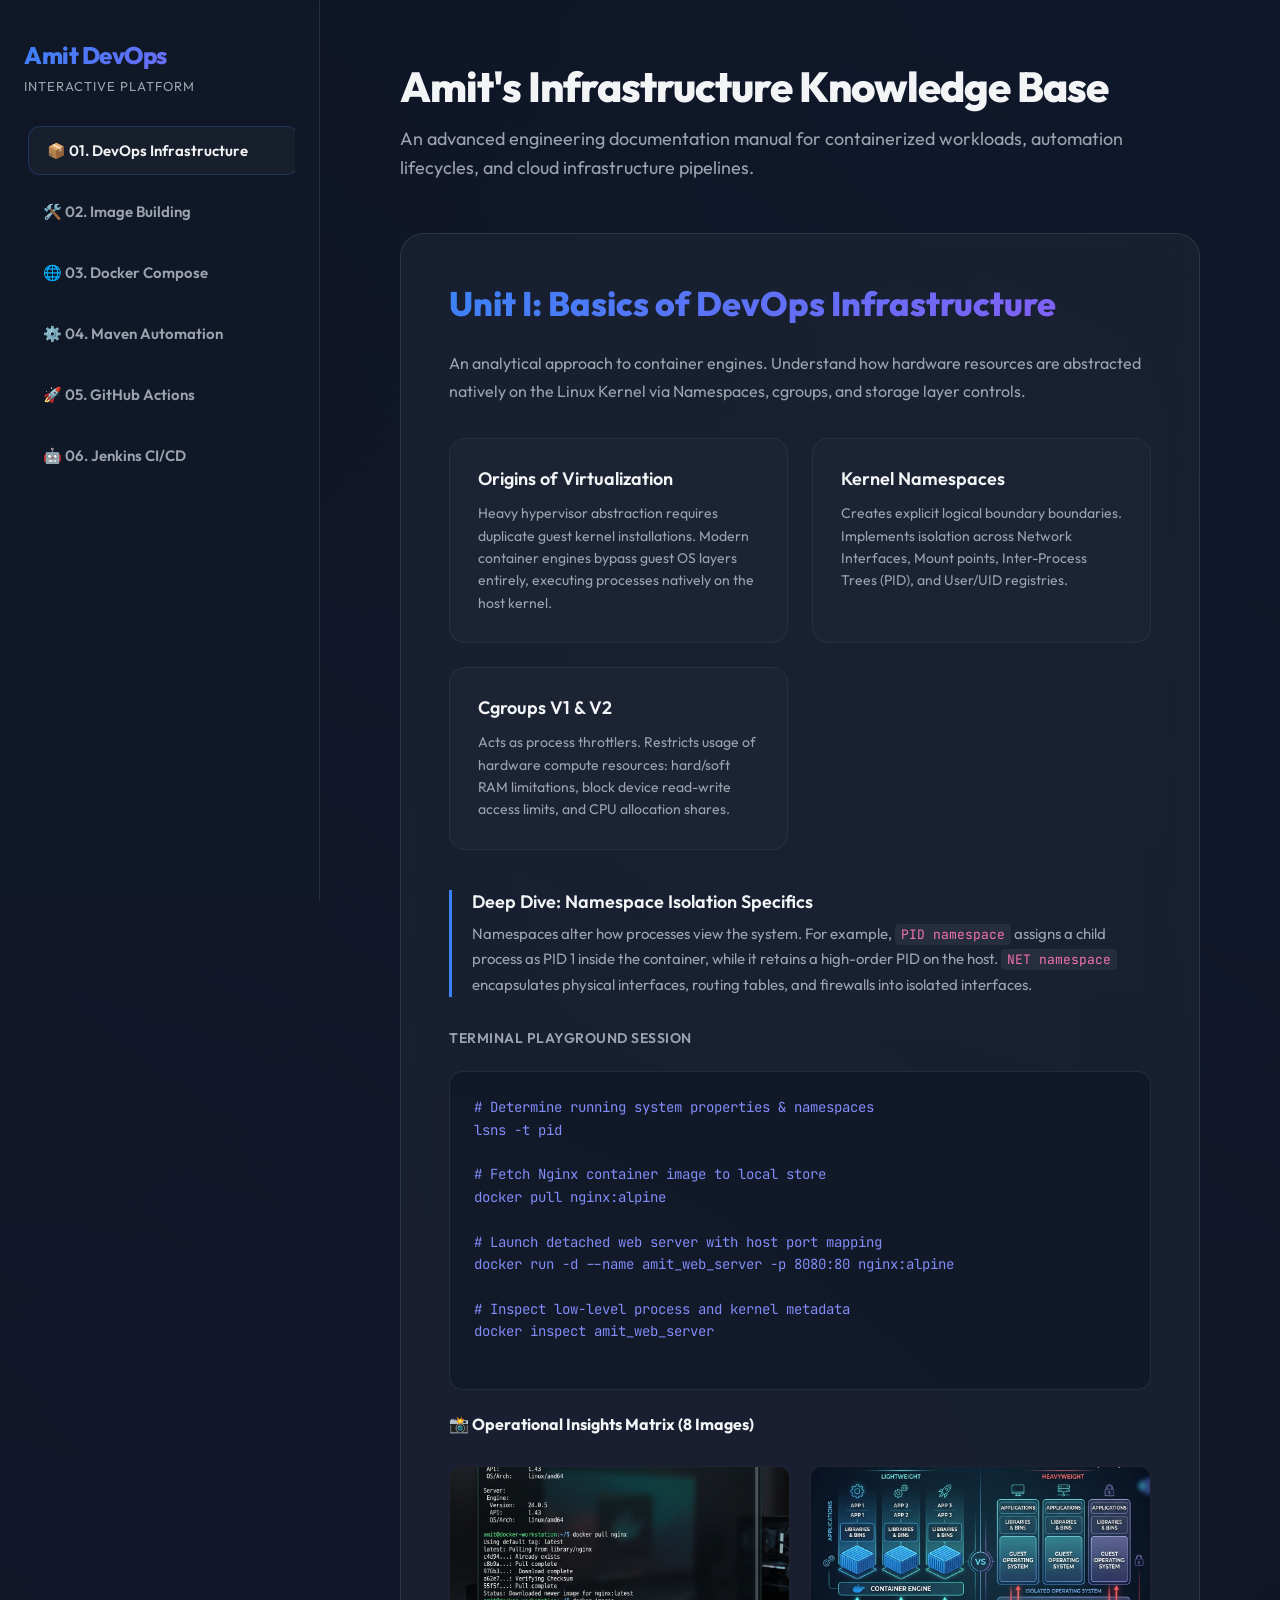
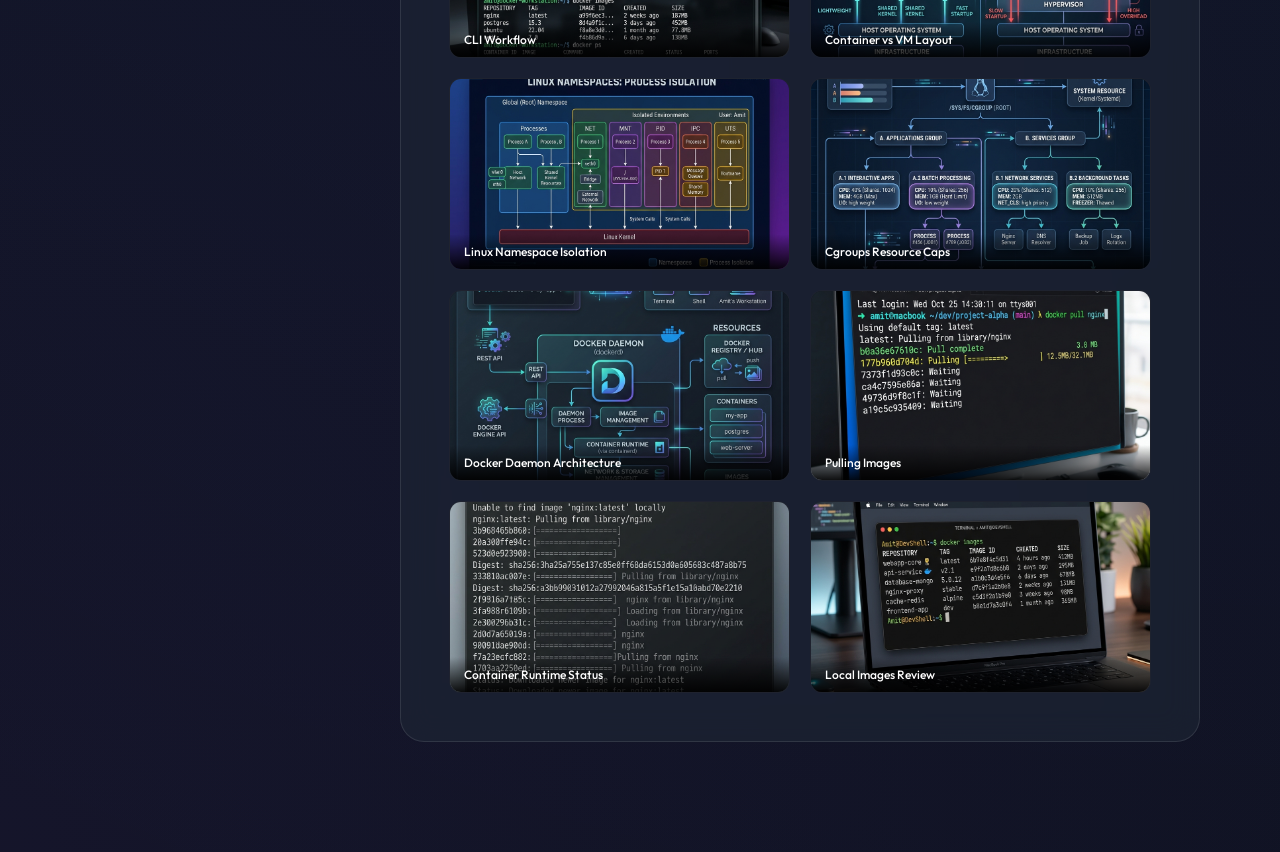
==== index.html @ b28def99 "Added standard background-clip: text for complete cross-browser compatibility" ====
<!DOCTYPE html>
<html lang="en">
<head>
    <meta charset="UTF-8">
    <meta name="viewport" content="width=device-width, initial-scale=1.0">
    <title>Amit's Advanced DevOps Masterclass & Interactive Laboratory</title>
    <link href="https://fonts.googleapis.com/css2?family=Outfit:wght@300;400;600;800&family=JetBrains+Mono:wght@400;700&display=swap" rel="stylesheet">
    <style>
        :root {
            --bg-color: #0b0f19;
            --sidebar-bg: rgba(17, 24, 39, 0.85);
            --panel-bg: rgba(31, 41, 55, 0.55);
            --accent: #3b82f6;
            --accent-gradient: linear-gradient(135deg, #3b82f6 0%, #8b5cf6 100%);
            --text-main: #f3f4f6;
            --text-muted: #9ca3af;
            --border-color: rgba(255, 255, 255, 0.1);
            --card-bg: rgba(255, 255, 255, 0.02);
        }

        * {
            box-sizing: border-box;
            margin: 0;
            padding: 0;
        }

        body {
            font-family: 'Outfit', sans-serif;
            background: var(--bg-color);
            color: var(--text-main);
            display: flex;
            min-height: 100vh;
            overflow-x: hidden;
            background-image: radial-gradient(circle at top right, rgba(59, 130, 246, 0.08), transparent),
                              radial-gradient(circle at bottom left, rgba(139, 92, 246, 0.08), transparent);
        }

        /* Sidebar Navigation Glassmorphism */
        .sidebar {
            width: 320px;
            background: var(--sidebar-bg);
            backdrop-filter: blur(12px);
            border-right: 1px solid var(--border-color);
            height: 100vh;
            position: fixed;
            left: 0;
            top: 0;
            padding: 40px 24px;
            display: flex;
            flex-direction: column;
            gap: 32px;
            z-index: 100;
        }

        .sidebar-brand {
            display: flex;
            flex-direction: column;
            gap: 8px;
        }

        .sidebar-brand h1 {
            font-size: 24px;
            font-weight: 800;
            background: var(--accent-gradient);
            -webkit-background-clip: text;
            background-clip: text;
            -webkit-text-fill-color: transparent;
            letter-spacing: -0.5px;
        }

        .sidebar-brand span {
            font-size: 13px;
            color: var(--text-muted);
            text-transform: uppercase;
            letter-spacing: 1px;
        }

        .nav-list {
            list-style: none;
            display: flex;
            flex-direction: column;
            gap: 12px;
            overflow-y: auto;
            flex: 1;
        }

        .nav-item a {
            display: flex;
            align-items: center;
            gap: 14px;
            padding: 14px 18px;
            color: var(--text-muted);
            text-decoration: none;
            border-radius: 12px;
            font-size: 15px;
            font-weight: 600;
            transition: all 0.3s cubic-bezier(0.4, 0, 0.2, 1);
            border: 1px solid transparent;
        }

        .nav-item a:hover, .nav-item.active a {
            background: rgba(255, 255, 255, 0.03);
            color: var(--text-main);
            border-color: rgba(59, 130, 246, 0.25);
            transform: translateX(4px);
        }

        /* Main Content Layout */
        .main-content {
            margin-left: 320px;
            padding: 60px 80px;
            width: calc(100% - 320px);
            max-width: 1250px;
        }

        .header-section {
            margin-bottom: 50px;
            animation: fadeIn 0.8s ease;
        }

        .header-section h2 {
            font-size: 42px;
            font-weight: 800;
            letter-spacing: -1px;
            margin-bottom: 12px;
        }

        .header-section p {
            font-size: 18px;
            color: var(--text-muted);
            line-height: 1.6;
        }

        .unit-section {
            background: var(--panel-bg);
            backdrop-filter: blur(16px);
            border: 1px solid var(--border-color);
            border-radius: 24px;
            padding: 48px;
            margin-bottom: 50px;
            display: none;
            animation: slideUp 0.6s cubic-bezier(0.4, 0, 0.2, 1);
        }

        .unit-section.active {
            display: block;
        }

        .unit-title {
            font-size: 34px;
            font-weight: 800;
            background: var(--accent-gradient);
            -webkit-background-clip: text;
            background-clip: text;
            -webkit-text-fill-color: transparent;
            margin-bottom: 24px;
        }

        .unit-intro {
            color: var(--text-muted);
            font-size: 16px;
            line-height: 1.8;
            margin-bottom: 32px;
        }

        /* Grid Frameworks */
        .card-grid {
            display: grid;
            grid-template-columns: repeat(auto-fit, minmax(280px, 1fr));
            gap: 24px;
            margin-bottom: 40px;
        }

        .feature-card {
            background: var(--card-bg);
            border: 1px solid rgba(255, 255, 255, 0.05);
            border-radius: 16px;
            padding: 28px;
            transition: all 0.3s ease;
        }

        .feature-card:hover {
            transform: translateY(-4px);
            border-color: rgba(59, 130, 246, 0.3);
            background: rgba(255, 255, 255, 0.04);
        }

        .feature-card h4 {
            font-size: 18px;
            font-weight: 600;
            margin-bottom: 12px;
            color: var(--text-main);
        }

        .feature-card p {
            font-size: 14px;
            color: var(--text-muted);
            line-height: 1.6;
        }

        /* Syntax Highlighter Framework */
        pre {
            background: rgba(17, 24, 39, 0.75);
            border: 1px solid rgba(255, 255, 255, 0.08);
            border-radius: 14px;
            padding: 24px;
            overflow-x: auto;
            margin: 24px 0;
            font-family: 'JetBrains Mono', monospace;
            font-size: 14px;
            line-height: 1.6;
            color: #818cf8;
        }

        code {
            font-family: 'JetBrains Mono', monospace;
            background: rgba(255, 255, 255, 0.06);
            color: #f472b6;
            padding: 2px 6px;
            border-radius: 4px;
            font-size: 13px;
        }

        .code-title {
            font-size: 14px;
            font-weight: 600;
            color: var(--text-muted);
            margin-top: 32px;
            text-transform: uppercase;
            letter-spacing: 0.5px;
        }

        /* Interactive Detail Modules */
        .detail-block {
            margin: 32px 0;
            padding-left: 20px;
            border-left: 3px solid #3b82f6;
        }

        .detail-block h5 {
            font-size: 18px;
            font-weight: 600;
            margin-bottom: 8px;
            color: var(--text-main);
        }

        .detail-block p {
            font-size: 15px;
            color: var(--text-muted);
            line-height: 1.7;
        }

        /* Image Display Matrix */
        .image-gallery {
            display: grid;
            grid-template-columns: repeat(auto-fill, minmax(240px, 1fr));
            gap: 20px;
            margin-top: 32px;
        }

        .gallery-item {
            position: relative;
            border-radius: 12px;
            overflow: hidden;
            border: 1px solid rgba(255, 255, 255, 0.05);
            transition: all 0.3s cubic-bezier(0.4, 0, 0.2, 1);
            aspect-ratio: 16/9;
            background: rgba(0,0,0,0.25);
        }

        .gallery-item:hover {
            border-color: rgba(139, 92, 246, 0.4);
            transform: scale(1.03);
            box-shadow: 0 10px 25px rgba(0,0,0,0.3);
        }

        .gallery-item img {
            width: 100%;
            height: 100%;
            object-fit: cover;
            display: block;
        }

        .gallery-caption {
            position: absolute;
            bottom: 0;
            left: 0;
            right: 0;
            background: linear-gradient(transparent, rgba(0,0,0,0.9));
            color: #fff;
            font-size: 12px;
            padding: 10px 14px;
            font-weight: 500;
        }

        /* Animations Framework */
        @keyframes fadeIn {
            from { opacity: 0; }
            to { opacity: 1; }
        }

        @keyframes slideUp {
            from { opacity: 0; transform: translateY(24px); }
            to { opacity: 1; transform: translateY(0); }
        }

        /* Custom Scrollbars Styling */
        ::-webkit-scrollbar {
            width: 8px;
            height: 8px;
        }

        ::-webkit-scrollbar-track {
            background: transparent;
        }

        ::-webkit-scrollbar-thumb {
            background: rgba(255, 255, 255, 0.08);
            border-radius: 4px;
        }

        ::-webkit-scrollbar-thumb:hover {
            background: rgba(255, 255, 255, 0.15);
        }

        @media (max-width: 1024px) {
            body { flex-direction: column; }
            .sidebar { width: 100%; height: auto; position: relative; border-right: none; border-bottom: 1px solid var(--border-color); }
            .main-content { margin-left: 0; width: 100%; padding: 40px 24px; }
        }
    </style>
</head>
<body>

    <!-- SIDEBAR NAVIGATION -->
    <aside class="sidebar">
        <div class="sidebar-brand">
            <h1>Amit DevOps</h1>
            <span>Interactive Platform</span>
        </div>
        <ul class="nav-list">
            <li class="nav-item active"><a href="#unit1" onclick="switchUnit('unit1')">📦 01. DevOps Infrastructure</a></li>
            <li class="nav-item"><a href="#unit2" onclick="switchUnit('unit2')">🛠️ 02. Image Building</a></li>
            <li class="nav-item"><a href="#unit3" onclick="switchUnit('unit3')">🌐 03. Docker Compose</a></li>
            <li class="nav-item"><a href="#unit4" onclick="switchUnit('unit4')">⚙️ 04. Maven Automation</a></li>
            <li class="nav-item"><a href="#unit5" onclick="switchUnit('unit5')">🚀 05. GitHub Actions</a></li>
            <li class="nav-item"><a href="#unit6" onclick="switchUnit('unit6')">🤖 06. Jenkins CI/CD</a></li>
        </ul>
    </aside>

    <!-- MAIN CONTENT AREA -->
    <main class="main-content">
        <div class="header-section">
            <h2>Amit's Infrastructure Knowledge Base</h2>
            <p>An advanced engineering documentation manual for containerized workloads, automation lifecycles, and cloud infrastructure pipelines.</p>
        </div>

        <!-- UNIT 1: INFRASTRUCTURE CORE -->
        <section id="unit1" class="unit-section active">
            <h3 class="unit-title">Unit I: Basics of DevOps Infrastructure</h3>
            <p class="unit-intro">An analytical approach to container engines. Understand how hardware resources are abstracted natively on the Linux Kernel via Namespaces, cgroups, and storage layer controls.</p>
            
            <div class="card-grid">
                <div class="feature-card">
                    <h4>Origins of Virtualization</h4>
                    <p>Heavy hypervisor abstraction requires duplicate guest kernel installations. Modern container engines bypass guest OS layers entirely, executing processes natively on the host kernel.</p>
                </div>
                <div class="feature-card">
                    <h4>Kernel Namespaces</h4>
                    <p>Creates explicit logical boundary boundaries. Implements isolation across Network Interfaces, Mount points, Inter-Process Trees (PID), and User/UID registries.</p>
                </div>
                <div class="feature-card">
                    <h4>Cgroups V1 & V2</h4>
                    <p>Acts as process throttlers. Restricts usage of hardware compute resources: hard/soft RAM limitations, block device read-write access limits, and CPU allocation shares.</p>
                </div>
            </div>

            <div class="detail-block">
                <h5>Deep Dive: Namespace Isolation Specifics</h5>
                <p>Namespaces alter how processes view the system. For example, <code>PID namespace</code> assigns a child process as PID 1 inside the container, while it retains a high-order PID on the host. <code>NET namespace</code> encapsulates physical interfaces, routing tables, and firewalls into isolated interfaces.</p>
            </div>

            <div class="code-title">Terminal Playground Session</div>
            <pre>
# Determine running system properties & namespaces
lsns -t pid

# Fetch Nginx container image to local store
docker pull nginx:alpine

# Launch detached web server with host port mapping
docker run -d --name amit_web_server -p 8080:80 nginx:alpine

# Inspect low-level process and kernel metadata
docker inspect amit_web_server
            </pre>

            <h4>📸 Operational Insights Matrix (8 Images)</h4>
            <div class="image-gallery">
                <div class="gallery-item"><img src="./Unit_01_DevOps_and_Containers/amit_docker_cli.png"><div class="gallery-caption">CLI Workflow</div></div>
                <div class="gallery-item"><img src="./Unit_01_DevOps_and_Containers/amit_u1_p1.png"><div class="gallery-caption">Container vs VM Layout</div></div>
                <div class="gallery-item"><img src="./Unit_01_DevOps_and_Containers/amit_u1_p2.png"><div class="gallery-caption">Linux Namespace Isolation</div></div>
                <div class="gallery-item"><img src="./Unit_01_DevOps_and_Containers/amit_u1_p3.png"><div class="gallery-caption">Cgroups Resource Caps</div></div>
                <div class="gallery-item"><img src="./Unit_01_DevOps_and_Containers/amit_u1_p4.png"><div class="gallery-caption">Docker Daemon Architecture</div></div>
                <div class="gallery-item"><img src="./Unit_01_DevOps_and_Containers/amit_u1_p5.png"><div class="gallery-caption">Pulling Images</div></div>
                <div class="gallery-item"><img src="./Unit_01_DevOps_and_Containers/amit_u1_p6.png"><div class="gallery-caption">Container Runtime Status</div></div>
                <div class="gallery-item"><img src="./Unit_01_DevOps_and_Containers/amit_u1_p7.png"><div class="gallery-caption">Local Images Review</div></div>
            </div>
        </section>

        <!-- UNIT 2: ADVANCED IMAGE BUILDING -->
        <section id="unit2" class="unit-section">
            <h3 class="unit-title">Unit II: Image Building & Container Management</h3>
            <p class="unit-intro">Designing lean, high-fidelity images. Learn the mechanics of Copy-on-Write storage layers, .dockerignore contexts, and explicit networking topology designs.</p>

            <div class="card-grid">
                <div class="feature-card">
                    <h4>Storage Layer Mechanics</h4>
                    <p>Docker images are read-only filesystem stacks. Modifications create thin, dynamic read-write layers via Copy-on-Write (CoW).</p>
                </div>
                <div class="feature-card">
                    <h4>Persistence Architecture</h4>
                    <p>Decouples storage. Volumes persist outside container lifecycles; Bind Mounts explicitly map host paths to containers.</p>
                </div>
                <div class="feature-card">
                    <h4>Context Filtering</h4>
                    <p>Using <code>.dockerignore</code> stops non-essential files from migrating into the Docker Daemon's working context memory.</p>
                </div>
            </div>

            <div class="detail-block">
                <h5>Understanding Storage Management Options</h5>
                <p>When running database services like MySQL or Redis, standard ephemeral storage is unviable. Using <code>-v amit_volume:/var/lib/mysql</code> ensures your data persists even if the container is removed.</p>
            </div>

            <div class="code-title">Production Dockerfile Blueprint</div>
            <pre>
# Use secure, ultra-thin alpine base image
FROM node:20-alpine

# Set application labels
LABEL maintainer="amit@example.com"
LABEL version="1.0.0"

# Setup secure working context
WORKDIR /usr/src/app

# Leverage cached dependency installation layer
COPY package*.json ./
RUN npm ci --only=production

# Copy functional assets
COPY . .

# Expose server ingress port
EXPOSE 3000

# Set entry point execution command
CMD ["node", "server.js"]
            </pre>

            <h4>📸 Operational Insights Matrix (8 Images)</h4>
            <div class="image-gallery">
                <div class="gallery-item"><img src="./Unit_02_Image_Building/amit_docker_build.png"><div class="gallery-caption">Terminal Build Output</div></div>
                <div class="gallery-item"><img src="./Unit_02_Image_Building/amit_u2_p1.png"><div class="gallery-caption">File System Layering</div></div>
                <div class="gallery-item"><img src="./Unit_02_Image_Building/amit_u2_p2.png"><div class="gallery-caption">Copy On Write Lifecycle</div></div>
                <div class="gallery-item"><img src="./Unit_02_Image_Building/amit_u2_p3.png"><div class="gallery-caption">Dockerignore Configuration</div></div>
                <div class="gallery-item"><img src="./Unit_02_Image_Building/amit_u2_p4.png"><div class="gallery-caption">Docker Image Tagging</div></div>
                <div class="gallery-item"><img src="./Unit_02_Image_Building/amit_u2_p5.png"><div class="gallery-caption">Bridge Network</div></div>
                <div class="gallery-item"><img src="./Unit_02_Image_Building/amit_u2_p6.png"><div class="gallery-caption">Volume vs Bind Mounts</div></div>
                <div class="gallery-item"><img src="./Unit_02_Image_Building/amit_u2_p7.png"><div class="gallery-caption">Docker Hub Registry</div></div>
            </div>
        </section>

        <!-- UNIT 3: MICROSERVICES & COMPOSE -->
        <section id="unit3" class="unit-section">
            <h3 class="unit-title">Unit III: Microservices with Docker Compose</h3>
            <p class="unit-intro">Managing multi-tier microservices stacks using Docker Compose. Scale and interconnect backend services using declarative YAML topologies.</p>

            <div class="card-grid">
                <div class="feature-card">
                    <h4>Application Decomposition</h4>
                    <p>Converts single application monoliths into independent microservices to improve horizontal scalability and fault isolation.</p>
                </div>
                <div class="feature-card">
                    <h4>Declarative Topology</h4>
                    <p>Defines complex services, private networks, volumes, and environment variables within a unified YAML file configuration.</p>
                </div>
                <div class="feature-card">
                    <h4>Dependency Ordering</h4>
                    <p>Uses the <code>depends_on</code> directive to control startup sequences for interconnected servers (e.g., ensuring a database starts before the web server).</p>
                </div>
            </div>

            <div class="detail-block">
                <h5>Architecture Specifics: API Gateway Integration</h5>
                <p>An API Gateway acts as the entry point for clients, routing requests to appropriate backend services. This architecture decouples clients from service changes and provides unified authentication and logging.</p>
            </div>

            <div class="code-title">Multi-Service Stack Composition YAML</div>
            <pre>
version: '3.8'

services:
  db:
    image: mysql:8.0
    container_name: amit_mysql_service
    restart: always
    environment:
      MYSQL_ROOT_PASSWORD: root_secret_pwd
      MYSQL_DATABASE: wordpress
      MYSQL_USER: wordpress_usr
      MYSQL_PASSWORD: wordpress_pwd
    volumes:
      - wordpress_db_data:/var/lib/mysql
    networks:
      - internal_network

  wordpress:
    image: wordpress:latest
    container_name: amit_wordpress_service
    restart: always
    ports:
      - "8080:80"
    environment:
      WORDPRESS_DB_HOST: db:3306
      WORDPRESS_DB_USER: wordpress_usr
      WORDPRESS_DB_PASSWORD: wordpress_pwd
      WORDPRESS_DB_NAME: wordpress
    depends_on:
      - db
    volumes:
      - wordpress_app_data:/var/www/html
    networks:
      - internal_network

volumes:
  wordpress_db_data:
    driver: local
  wordpress_app_data:
    driver: local

networks:
  internal_network:
    driver: bridge
            </pre>

            <h4>📸 Operational Insights Matrix (8 Images)</h4>
            <div class="image-gallery">
                <div class="gallery-item"><img src="./Unit_03_Docker_Compose/amit_docker_compose.png"><div class="gallery-caption">Compose Up Status</div></div>
                <div class="gallery-item"><img src="./Unit_03_Docker_Compose/amit_u3_p1.png"><div class="gallery-caption">Microservices Topology</div></div>
                <div class="gallery-item"><img src="./Unit_03_Docker_Compose/amit_u3_p2.png"><div class="gallery-caption">API Gateway Pattern</div></div>
                <div class="gallery-item"><img src="./Unit_03_Docker_Compose/amit_u3_p3.png"><div class="gallery-caption">YAML Directives</div></div>
                <div class="gallery-item"><img src="./Unit_03_Docker_Compose/amit_u3_p4.png"><div class="gallery-caption">Database Clustering</div></div>
                <div class="gallery-item"><img src="./Unit_03_Docker_Compose/amit_u3_p5.png"><div class="gallery-caption">Running Multiple Containers</div></div>
                <div class="gallery-item"><img src="./Unit_03_Docker_Compose/amit_u3_p6.png"><div class="gallery-caption">Compose PS Overview</div></div>
                <div class="gallery-item"><img src="./Unit_03_Docker_Compose/amit_u3_p7.png"><div class="gallery-caption">Cleaning Up Stack</div></div>
            </div>
        </section>

        <!-- UNIT 4: MAVEN AUTOMATION -->
        <section id="unit4" class="unit-section">
            <h3 class="unit-title">Unit IV: Maven Build Automation</h3>
            <p class="unit-intro">Optimize software packaging using the Maven lifecycle. Learn about transitive dependency resolution and multi-stage container optimization.</p>

            <div class="card-grid">
                <div class="feature-card">
                    <h4>POM Architecture</h4>
                    <p>The <code>pom.xml</code> file configures external library fetching, compiler targets, and build goals.</p>
                </div>
                <div class="feature-card">
                    <h4>Dependency Resolution</h4>
                    <p>Maven builds resolve dependency trees automatically. Uses nearest-definition rules to avoid classpath version conflicts.</p>
                </div>
                <div class="feature-card">
                    <h4>Multi-Stage Containers</h4>
                    <p>Separates build and runtime environments. Builds binaries in a Maven image and copies them to a thin runtime JRE image.</p>
                </div>
            </div>

            <div class="detail-block">
                <h5>Understanding the Maven Lifecycle</h5>
                <p>Maven divides the build process into distinct phases. Common phases include <code>validate</code>, <code>compile</code>, <code>test</code>, <code>package</code>, <code>verify</code>, <code>install</code>, and <code>deploy</code>. Executing a phase triggers all preceding phases automatically.</p>
            </div>

            <div class="code-title">Multi-Stage Java Dockerfile</div>
            <pre>
# Stage 1: Build the Maven application
FROM maven:3.9-eclipse-temurin-17 AS build
WORKDIR /app
COPY pom.xml .
RUN mvn dependency:go-offline
COPY src ./src
RUN mvn clean package -DskipTests

# Stage 2: Runtime Container
FROM eclipse-temurin:17-jre-alpine
WORKDIR /app
COPY --from=build /app/target/*.jar app.jar
EXPOSE 8080
ENTRYPOINT ["java", "-jar", "app.jar"]
            </pre>

            <h4>📸 Operational Insights Matrix (8 Images)</h4>
            <div class="image-gallery">
                <div class="gallery-item"><img src="./Unit_04_Maven_Automation/amit_maven.png"><div class="gallery-caption">Packaging Logs</div></div>
                <div class="gallery-item"><img src="./Unit_04_Maven_Automation/amit_u4_p1.png"><div class="gallery-caption">Lifecycle Phases</div></div>
                <div class="gallery-item"><img src="./Unit_04_Maven_Automation/amit_u4_p2.png"><div class="gallery-caption">Folder Convention</div></div>
                <div class="gallery-item"><img src="./Unit_04_Maven_Automation/amit_u4_p3.png"><div class="gallery-caption">Transitive Dependency</div></div>
                <div class="gallery-item"><img src="./Unit_04_Maven_Automation/amit_u4_p4.png"><div class="gallery-caption">Plugin Scopes</div></div>
                <div class="gallery-item"><img src="./Unit_04_Maven_Automation/amit_u4_p5.png"><div class="gallery-caption">Maven Tests Output</div></div>
                <div class="gallery-item"><img src="./Unit_04_Maven_Automation/amit_u4_p6.png"><div class="gallery-caption">Packaging Jar File</div></div>
                <div class="gallery-item"><img src="./Unit_04_Maven_Automation/amit_u4_p7.png"><div class="gallery-caption">Multi-Stage Build Pipeline</div></div>
            </div>
        </section>

        <!-- UNIT 5: GITHUB ACTIONS CI -->
        <section id="unit5" class="unit-section">
            <h3 class="unit-title">Unit V: Continuous Integration with GitHub Actions</h3>
            <p class="unit-intro">Implement native workflow automations inside GitHub. Learn how to trigger test phases and push production-ready images on code commits.</p>

            <div class="card-grid">
                <div class="feature-card">
                    <h4>Native Workflow Scripts</h4>
                    <p>Listens for direct source events like <code>push</code> or <code>pull_request</code> to trigger automated test suites.</p>
                </div>
                <div class="feature-card">
                    <h4>Infrastructure Runners</h4>
                    <p>Uses multi-job workflows in dedicated cloud runners (Ubuntu, macOS, Windows) to run tests in parallel.</p>
                </div>
                <div class="feature-card">
                    <h4>Matrix Builds Strategy</h4>
                    <p>Tests matching variations across multiple platforms or SDK versions within a single job execution block.</p>
                </div>
            </div>

            <div class="detail-block">
                <h5>Understanding Runners and Marketplace Integrations</h5>
                <p>Workflows run on isolated virtual machines. Using pre-packaged marketplace actions like <code>actions/checkout</code> and <code>actions/setup-java</code> simplifies writing workflows.</p>
            </div>

            <div class="code-title">Production Workflow Script (.github/workflows/ci.yml)</div>
            <pre>
name: CI/CD Multi-Job Integration

on:
  push:
    branches: [ "main" ]
  pull_request:
    branches: [ "main" ]

jobs:
  build_and_test:
    name: Build & Run Tests
    runs-on: ubuntu-latest
    defaults:
      run:
        working-directory: Unit_04_Maven_Automation

    steps:
    - name: Checkout Code from Repo
      uses: actions/checkout@v4

    - name: Set up JDK 17
      uses: actions/setup-java@v4
      with:
        java-version: '17'
        distribution: 'temurin'
        cache: maven
        cache-dependency-path: '**/pom.xml'

    - name: Run Maven Tests
      run: mvn test

    - name: Package Maven Artifact
      run: mvn package -DskipTests
            </pre>

            <h4>📸 Operational Insights Matrix (8 Images)</h4>
            <div class="image-gallery">
                <div class="gallery-item"><img src="./Unit_05_GitHub_Actions/amit_github_actions.png"><div class="gallery-caption">GitHub Actions Output</div></div>
                <div class="gallery-item"><img src="./Unit_05_GitHub_Actions/amit_u5_p1.png"><div class="gallery-caption">Folder Topology</div></div>
                <div class="gallery-item"><img src="./Unit_05_GitHub_Actions/amit_u5_p2.png"><div class="gallery-caption">Jobs Matrix</div></div>
                <div class="gallery-item"><img src="./Unit_05_GitHub_Actions/amit_u5_p3.png"><div class="gallery-caption">Marketplace Tasks</div></div>
                <div class="gallery-item"><img src="./Unit_05_GitHub_Actions/amit_u5_p4.png"><div class="gallery-caption">Runners Isolation</div></div>
                <div class="gallery-item"><img src="./Unit_05_GitHub_Actions/amit_u5_p5.png"><div class="gallery-caption">Push Image Steps</div></div>
                <div class="gallery-item"><img src="./Unit_05_GitHub_Actions/amit_u5_p6.png"><div class="gallery-caption">Caching Logic</div></div>
                <div class="gallery-item"><img src="./Unit_05_GitHub_Actions/amit_u5_p7.png"><div class="gallery-caption">Continuous Build Pipeline</div></div>
            </div>
        </section>

        <!-- UNIT 6: JENKINS PIPELINES -->
        <section id="unit6" class="unit-section">
            <h3 class="unit-title">Unit VI: CI/CD with Jenkins</h3>
            <p class="unit-intro">Learn declarative multi-stage software delivery pipelines. Understand persistent Master and Agent worker topologies and dynamic container execution.</p>

            <div class="card-grid">
                <div class="feature-card">
                    <h4>Master/Agent Clustering</h4>
                    <p>The Master orchestrates job scheduling and triggers. Agents execute pipeline steps inside isolated compute layers.</p>
                </div>
                <div class="feature-card">
                    <h4>Declarative Pipeline DSL</h4>
                    <p>A structured, versioned Groovy DSL saved inside the repository as a <code>Jenkinsfile</code> to improve reliability.</p>
                </div>
                <div class="feature-card">
                    <h4>Dynamic Agent Layers</h4>
                    <p>Run stages natively inside temporary container execution environments to isolate build dependencies.</p>
                </div>
            </div>

            <div class="detail-block">
                <h5>Understanding Webhooks & Automation Triggers</h5>
                <p>Webhooks trigger automated build jobs in Jenkins on every code commit. Alternatively, the <code>pollSCM</code> directive checks the repository periodically for changes.</p>
            </div>

            <div class="code-title">Declarative Jenkinsfile Configuration Blueprint</div>
            <pre>
pipeline {
    agent any

    environment {
        IMAGE_NAME = "amit/my-app"
        IMAGE_TAG = "latest"
    }

    stages {
        stage('Checkout Code') {
            steps {
                git branch: 'main', url: 'https://github.com/Amit123103/Devops.git'
            }
        }

        stage('Compile & Test') {
            steps {
                sh 'mvn clean test'
            }
        }

        stage('Build & Package') {
            steps {
                sh 'mvn package -DskipTests'
            }
        }
    }
}
            </pre>

            <h4>📸 Operational Insights Matrix (8 Images)</h4>
            <div class="image-gallery">
                <div class="gallery-item"><img src="./Unit_06_Jenkins_CICD/amit_jenkins.png"><div class="gallery-caption">Pipeline Build Logs</div></div>
                <div class="gallery-item"><img src="./Unit_06_Jenkins_CICD/amit_u6_p1.png"><div class="gallery-caption">Master/Agent Topology</div></div>
                <div class="gallery-item"><img src="./Unit_06_Jenkins_CICD/amit_u6_p2.png"><div class="gallery-caption">Scripted vs Declarative</div></div>
                <div class="gallery-item"><img src="./Unit_06_Jenkins_CICD/amit_u6_p3.png"><div class="gallery-caption">Declarative Pipeline DSL</div></div>
                <div class="gallery-item"><img src="./Unit_06_Jenkins_CICD/amit_u6_p4.png"><div class="gallery-caption">Global Tool Config</div></div>
                <div class="gallery-item"><img src="./Unit_06_Jenkins_CICD/amit_u6_p5.png"><div class="gallery-caption">Docker Execution Layer</div></div>
                <div class="gallery-item"><img src="./Unit_06_Jenkins_CICD/amit_u6_p6.png"><div class="gallery-caption">Webhook Automation</div></div>
                <div class="gallery-item"><img src="./Unit_06_Jenkins_CICD/amit_u6_p7.png"><div class="gallery-caption">Multibranch Status</div></div>
            </div>
        </section>
    </main>

    <script>
        function switchUnit(unitId) {
            // Un-set existing active class flags
            const navItems = document.querySelectorAll('.nav-item');
            navItems.forEach(item => item.classList.remove('active'));

            // Focus chosen nav item
            const link = document.querySelector(`a[href="#${unitId}"]`);
            if (link) {
                link.parentElement.classList.add('active');
            }

            // Hide/Show content panel areas
            const sections = document.querySelectorAll('.unit-section');
            sections.forEach(section => {
                section.classList.remove('active');
                if (section.id === unitId) {
                    section.classList.add('active');
                }
            });

            // Re-center focus upward
            window.scrollTo({ top: 0, behavior: 'smooth' });
        }
    </script>
</body>
</html>
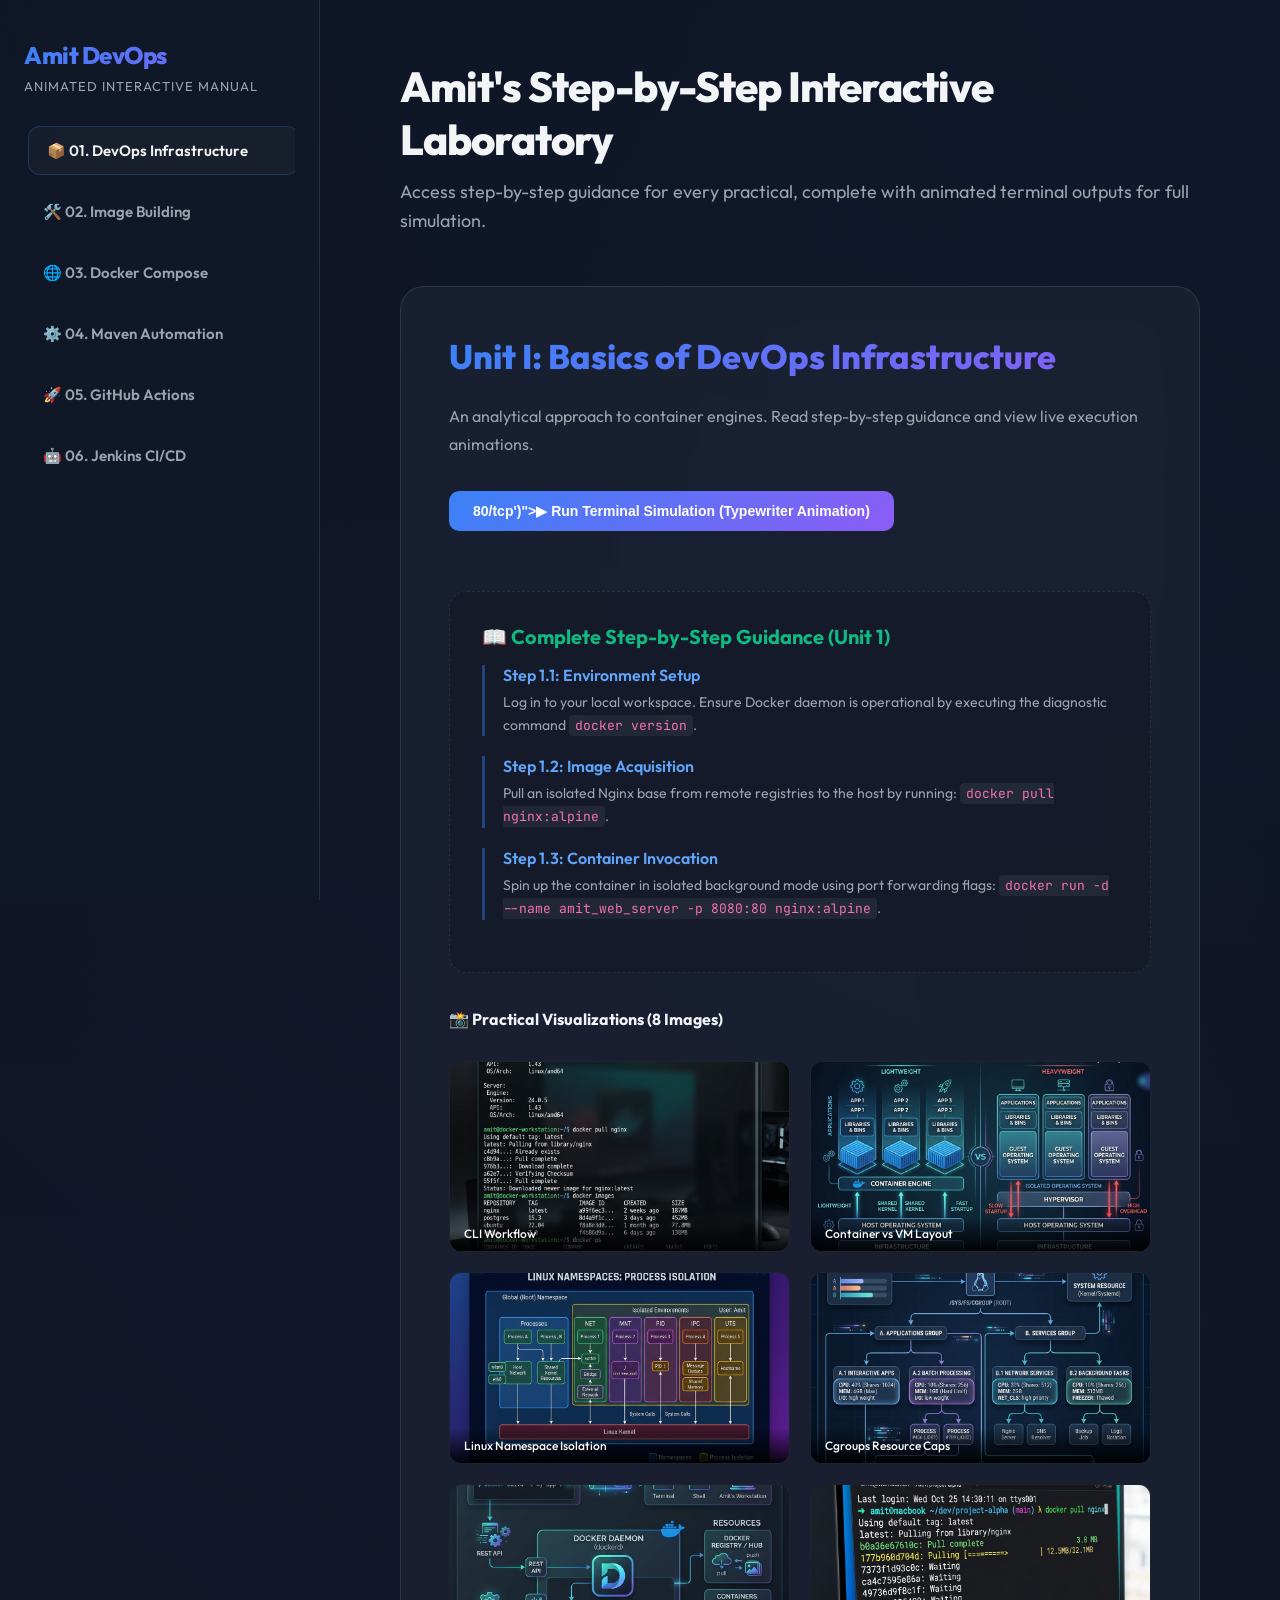
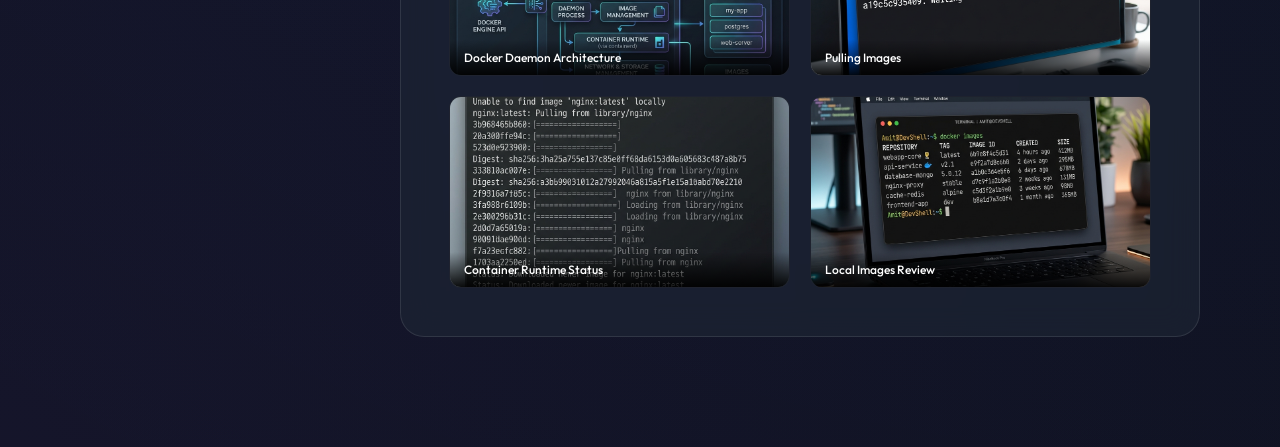
==== commit f87add84: "Added step by step manuals and animated terminal simulations to index.html" ====
--- a/index.html
+++ b/index.html
@@ -3,7 +3,7 @@
 <head>
     <meta charset="UTF-8">
     <meta name="viewport" content="width=device-width, initial-scale=1.0">
-    <title>Amit's Advanced DevOps Masterclass & Interactive Laboratory</title>
+    <title>Amit's Advanced DevOps Masterclass & Animated Laboratory</title>
     <link href="https://fonts.googleapis.com/css2?family=Outfit:wght@300;400;600;800&family=JetBrains+Mono:wght@400;700&display=swap" rel="stylesheet">
     <style>
         :root {
@@ -16,6 +16,7 @@
             --text-muted: #9ca3af;
             --border-color: rgba(255, 255, 255, 0.1);
             --card-bg: rgba(255, 255, 255, 0.02);
+            --terminal-bg: rgba(17, 24, 39, 0.95);
         }
 
         * {
@@ -163,6 +164,64 @@
             margin-bottom: 32px;
         }
 
+        /* Step by Step Manual Cards */
+        .manual-section {
+            background: rgba(0, 0, 0, 0.15);
+            border: 1px dashed rgba(255, 255, 255, 0.08);
+            border-radius: 18px;
+            padding: 32px;
+            margin: 36px 0;
+        }
+
+        .manual-section h5 {
+            font-size: 20px;
+            font-weight: 700;
+            margin-bottom: 16px;
+            color: #10b981;
+        }
+
+        .manual-step {
+            margin-bottom: 20px;
+            border-left: 3px solid rgba(59, 130, 246, 0.4);
+            padding-left: 18px;
+        }
+
+        .manual-step h6 {
+            font-size: 16px;
+            font-weight: 600;
+            color: #60a5fa;
+            margin-bottom: 6px;
+        }
+
+        .manual-step p {
+            font-size: 14px;
+            color: var(--text-muted);
+            line-height: 1.6;
+        }
+
+        /* Action Buttons */
+        .action-btn {
+            display: inline-flex;
+            align-items: center;
+            gap: 10px;
+            background: var(--accent-gradient);
+            color: #fff;
+            font-weight: 600;
+            font-size: 14px;
+            padding: 12px 24px;
+            border-radius: 10px;
+            border: none;
+            cursor: pointer;
+            text-decoration: none;
+            transition: all 0.3s cubic-bezier(0.4, 0, 0.2, 1);
+            margin-bottom: 24px;
+        }
+
+        .action-btn:hover {
+            transform: scale(1.02) translateY(-2px);
+            box-shadow: 0 8px 24px rgba(59, 130, 246, 0.4);
+        }
+
         /* Grid Frameworks */
         .card-grid {
             display: grid;
@@ -221,33 +280,66 @@
             font-size: 13px;
         }
 
-        .code-title {
+        /* Animated Terminal Screen Simulation */
+        .terminal-container {
+            display: none;
+            background: var(--terminal-bg);
+            border: 1px solid var(--border-color);
+            border-radius: 16px;
+            padding: 24px;
+            margin: 24px 0;
+            box-shadow: 0 20px 40px rgba(0,0,0,0.5);
+            font-family: 'JetBrains Mono', monospace;
+            color: #a7f3d0;
+            min-height: 220px;
+            animation: slideUp 0.4s ease;
+            position: relative;
+        }
+
+        .terminal-container.active {
+            display: block;
+        }
+
+        .terminal-header {
+            display: flex;
+            align-items: center;
+            gap: 8px;
+            margin-bottom: 16px;
+            border-bottom: 1px solid rgba(255, 255, 255, 0.06);
+            padding-bottom: 12px;
+        }
+
+        .terminal-dot {
+            width: 12px;
+            height: 12px;
+            border-radius: 50%;
+        }
+
+        .terminal-red { background: #ef4444; }
+        .terminal-yellow { background: #f59e0b; }
+        .terminal-green { background: #10b981; }
+
+        .terminal-title {
+            color: var(--text-muted);
+            font-size: 12px;
+            margin-left: auto;
+            text-transform: uppercase;
+        }
+
+        .terminal-body {
+            line-height: 1.7;
             font-size: 14px;
-            font-weight: 600;
-            color: var(--text-muted);
-            margin-top: 32px;
-            text-transform: uppercase;
-            letter-spacing: 0.5px;
-        }
-
-        /* Interactive Detail Modules */
-        .detail-block {
-            margin: 32px 0;
-            padding-left: 20px;
-            border-left: 3px solid #3b82f6;
-        }
-
-        .detail-block h5 {
-            font-size: 18px;
-            font-weight: 600;
-            margin-bottom: 8px;
-            color: var(--text-main);
-        }
-
-        .detail-block p {
-            font-size: 15px;
-            color: var(--text-muted);
-            line-height: 1.7;
+            white-space: pre-wrap;
+        }
+
+        .terminal-cursor {
+            display: inline-block;
+            background: #fff;
+            width: 8px;
+            height: 18px;
+            animation: blink 1s step-end infinite;
+            vertical-align: middle;
+            margin-left: 4px;
         }
 
         /* Image Display Matrix */
@@ -293,35 +385,9 @@
             font-weight: 500;
         }
 
-        /* Animations Framework */
-        @keyframes fadeIn {
-            from { opacity: 0; }
-            to { opacity: 1; }
-        }
-
-        @keyframes slideUp {
-            from { opacity: 0; transform: translateY(24px); }
-            to { opacity: 1; transform: translateY(0); }
-        }
-
-        /* Custom Scrollbars Styling */
-        ::-webkit-scrollbar {
-            width: 8px;
-            height: 8px;
-        }
-
-        ::-webkit-scrollbar-track {
-            background: transparent;
-        }
-
-        ::-webkit-scrollbar-thumb {
-            background: rgba(255, 255, 255, 0.08);
-            border-radius: 4px;
-        }
-
-        ::-webkit-scrollbar-thumb:hover {
-            background: rgba(255, 255, 255, 0.15);
-        }
+        @keyframes fadeIn { from { opacity: 0; } to { opacity: 1; } }
+        @keyframes slideUp { from { opacity: 0; transform: translateY(24px); } to { opacity: 1; transform: translateY(0); } }
+        @keyframes blink { 0%, 100% { opacity: 0; } 50% { opacity: 1; } }
 
         @media (max-width: 1024px) {
             body { flex-direction: column; }
@@ -336,7 +402,7 @@
     <aside class="sidebar">
         <div class="sidebar-brand">
             <h1>Amit DevOps</h1>
-            <span>Interactive Platform</span>
+            <span>Animated Interactive Manual</span>
         </div>
         <ul class="nav-list">
             <li class="nav-item active"><a href="#unit1" onclick="switchUnit('unit1')">📦 01. DevOps Infrastructure</a></li>
@@ -351,51 +417,44 @@
     <!-- MAIN CONTENT AREA -->
     <main class="main-content">
         <div class="header-section">
-            <h2>Amit's Infrastructure Knowledge Base</h2>
-            <p>An advanced engineering documentation manual for containerized workloads, automation lifecycles, and cloud infrastructure pipelines.</p>
+            <h2>Amit's Step-by-Step Interactive Laboratory</h2>
+            <p>Access step-by-step guidance for every practical, complete with animated terminal outputs for full simulation.</p>
         </div>
 
-        <!-- UNIT 1: INFRASTRUCTURE CORE -->
+        <!-- UNIT 1 -->
         <section id="unit1" class="unit-section active">
             <h3 class="unit-title">Unit I: Basics of DevOps Infrastructure</h3>
-            <p class="unit-intro">An analytical approach to container engines. Understand how hardware resources are abstracted natively on the Linux Kernel via Namespaces, cgroups, and storage layer controls.</p>
-            
-            <div class="card-grid">
-                <div class="feature-card">
-                    <h4>Origins of Virtualization</h4>
-                    <p>Heavy hypervisor abstraction requires duplicate guest kernel installations. Modern container engines bypass guest OS layers entirely, executing processes natively on the host kernel.</p>
-                </div>
-                <div class="feature-card">
-                    <h4>Kernel Namespaces</h4>
-                    <p>Creates explicit logical boundary boundaries. Implements isolation across Network Interfaces, Mount points, Inter-Process Trees (PID), and User/UID registries.</p>
-                </div>
-                <div class="feature-card">
-                    <h4>Cgroups V1 & V2</h4>
-                    <p>Acts as process throttlers. Restricts usage of hardware compute resources: hard/soft RAM limitations, block device read-write access limits, and CPU allocation shares.</p>
-                </div>
-            </div>
-
-            <div class="detail-block">
-                <h5>Deep Dive: Namespace Isolation Specifics</h5>
-                <p>Namespaces alter how processes view the system. For example, <code>PID namespace</code> assigns a child process as PID 1 inside the container, while it retains a high-order PID on the host. <code>NET namespace</code> encapsulates physical interfaces, routing tables, and firewalls into isolated interfaces.</p>
-            </div>
-
-            <div class="code-title">Terminal Playground Session</div>
-            <pre>
-# Determine running system properties & namespaces
-lsns -t pid
-
-# Fetch Nginx container image to local store
-docker pull nginx:alpine
-
-# Launch detached web server with host port mapping
-docker run -d --name amit_web_server -p 8080:80 nginx:alpine
-
-# Inspect low-level process and kernel metadata
-docker inspect amit_web_server
-            </pre>
-
-            <h4>📸 Operational Insights Matrix (8 Images)</h4>
+            <p class="unit-intro">An analytical approach to container engines. Read step-by-step guidance and view live execution animations.</p>
+
+            <button class="action-btn" onclick="startSim('term1', 'amit@devops:~$ docker pull nginx:alpine\nStatus: Downloaded newer image for nginx:alpine\namit@devops:~$ docker run -d --name web_server -p 80:80 nginx:alpine\nf9e18b0c223a851d0db1262ab091176b1\namit@devops:~$ docker ps\nCONTAINER ID   IMAGE          COMMAND       STATUS       PORTS\nf9e18b0c223a   nginx:alpine   \"nginx -g…\"   Up 2 sec     0.0.0.0:80->80/tcp')">▶ Run Terminal Simulation (Typewriter Animation)</button>
+
+            <div id="term1" class="terminal-container">
+                <div class="terminal-header">
+                    <div class="terminal-dot terminal-red"></div>
+                    <div class="terminal-dot terminal-yellow"></div>
+                    <div class="terminal-dot terminal-green"></div>
+                    <span class="terminal-title">Docker Live Execution - Animated Simulation</span>
+                </div>
+                <div class="terminal-body" id="term1-txt"></div>
+            </div>
+
+            <div class="manual-section">
+                <h5>📖 Complete Step-by-Step Guidance (Unit 1)</h5>
+                <div class="manual-step">
+                    <h6>Step 1.1: Environment Setup</h6>
+                    <p>Log in to your local workspace. Ensure Docker daemon is operational by executing the diagnostic command <code>docker version</code>.</p>
+                </div>
+                <div class="manual-step">
+                    <h6>Step 1.2: Image Acquisition</h6>
+                    <p>Pull an isolated Nginx base from remote registries to the host by running: <code>docker pull nginx:alpine</code>.</p>
+                </div>
+                <div class="manual-step">
+                    <h6>Step 1.3: Container Invocation</h6>
+                    <p>Spin up the container in isolated background mode using port forwarding flags: <code>docker run -d --name amit_web_server -p 8080:80 nginx:alpine</code>.</p>
+                </div>
+            </div>
+
+            <h4>📸 Practical Visualizations (8 Images)</h4>
             <div class="image-gallery">
                 <div class="gallery-item"><img src="./Unit_01_DevOps_and_Containers/amit_docker_cli.png"><div class="gallery-caption">CLI Workflow</div></div>
                 <div class="gallery-item"><img src="./Unit_01_DevOps_and_Containers/amit_u1_p1.png"><div class="gallery-caption">Container vs VM Layout</div></div>
@@ -408,58 +467,40 @@
             </div>
         </section>
 
-        <!-- UNIT 2: ADVANCED IMAGE BUILDING -->
+        <!-- UNIT 2 -->
         <section id="unit2" class="unit-section">
             <h3 class="unit-title">Unit II: Image Building & Container Management</h3>
-            <p class="unit-intro">Designing lean, high-fidelity images. Learn the mechanics of Copy-on-Write storage layers, .dockerignore contexts, and explicit networking topology designs.</p>
-
-            <div class="card-grid">
-                <div class="feature-card">
-                    <h4>Storage Layer Mechanics</h4>
-                    <p>Docker images are read-only filesystem stacks. Modifications create thin, dynamic read-write layers via Copy-on-Write (CoW).</p>
-                </div>
-                <div class="feature-card">
-                    <h4>Persistence Architecture</h4>
-                    <p>Decouples storage. Volumes persist outside container lifecycles; Bind Mounts explicitly map host paths to containers.</p>
-                </div>
-                <div class="feature-card">
-                    <h4>Context Filtering</h4>
-                    <p>Using <code>.dockerignore</code> stops non-essential files from migrating into the Docker Daemon's working context memory.</p>
-                </div>
-            </div>
-
-            <div class="detail-block">
-                <h5>Understanding Storage Management Options</h5>
-                <p>When running database services like MySQL or Redis, standard ephemeral storage is unviable. Using <code>-v amit_volume:/var/lib/mysql</code> ensures your data persists even if the container is removed.</p>
-            </div>
-
-            <div class="code-title">Production Dockerfile Blueprint</div>
-            <pre>
-# Use secure, ultra-thin alpine base image
-FROM node:20-alpine
-
-# Set application labels
-LABEL maintainer="amit@example.com"
-LABEL version="1.0.0"
-
-# Setup secure working context
-WORKDIR /usr/src/app
-
-# Leverage cached dependency installation layer
-COPY package*.json ./
-RUN npm ci --only=production
-
-# Copy functional assets
-COPY . .
-
-# Expose server ingress port
-EXPOSE 3000
-
-# Set entry point execution command
-CMD ["node", "server.js"]
-            </pre>
-
-            <h4>📸 Operational Insights Matrix (8 Images)</h4>
+            <p class="unit-intro">Designing lean, high-fidelity images. Learn the mechanics of Copy-on-Write layers.</p>
+
+            <button class="action-btn" onclick="startSim('term2', 'amit@devops:~$ docker build -t my-custom-app:v1 .\n[+] Building 4.2s (8/8) FINISHED\n => [internal] load build definition from Dockerfile\n => [internal] load metadata for node:20-alpine\n => [1/4] FROM node:20-alpine\n => [2/4] COPY package*.json ./\n => [3/4] RUN npm ci\n => [4/4] COPY . .\n => exporting to image\n => => writing image sha256:d8c9f0e132')">▶ Run Terminal Simulation (Typewriter Animation)</button>
+
+            <div id="term2" class="terminal-container">
+                <div class="terminal-header">
+                    <div class="terminal-dot terminal-red"></div>
+                    <div class="terminal-dot terminal-yellow"></div>
+                    <div class="terminal-dot terminal-green"></div>
+                    <span class="terminal-title">Docker Build Live Execution - Animated Simulation</span>
+                </div>
+                <div class="terminal-body" id="term2-txt"></div>
+            </div>
+
+            <div class="manual-section">
+                <h5>📖 Complete Step-by-Step Guidance (Unit 2)</h5>
+                <div class="manual-step">
+                    <h6>Step 2.1: Context Filters</h6>
+                    <p>Formulate a <code>.dockerignore</code> file within your local context folder to skip transferring node modules and git folders to the Docker daemon.</p>
+                </div>
+                <div class="manual-step">
+                    <h6>Step 2.2: Dockerfile Development</h6>
+                    <p>Create your custom <code>Dockerfile</code>. Leverage layer caching by copying package manifests and installing binaries before adding application sources.</p>
+                </div>
+                <div class="manual-step">
+                    <h6>Step 2.3: Compiling Your Image</h6>
+                    <p>Run the direct build compilation command using tags: <code>docker build -t my-app:v1.0 .</code>.</p>
+                </div>
+            </div>
+
+            <h4>📸 Practical Visualizations (8 Images)</h4>
             <div class="image-gallery">
                 <div class="gallery-item"><img src="./Unit_02_Image_Building/amit_docker_build.png"><div class="gallery-caption">Terminal Build Output</div></div>
                 <div class="gallery-item"><img src="./Unit_02_Image_Building/amit_u2_p1.png"><div class="gallery-caption">File System Layering</div></div>
@@ -472,80 +513,40 @@
             </div>
         </section>
 
-        <!-- UNIT 3: MICROSERVICES & COMPOSE -->
+        <!-- UNIT 3 -->
         <section id="unit3" class="unit-section">
             <h3 class="unit-title">Unit III: Microservices with Docker Compose</h3>
-            <p class="unit-intro">Managing multi-tier microservices stacks using Docker Compose. Scale and interconnect backend services using declarative YAML topologies.</p>
-
-            <div class="card-grid">
-                <div class="feature-card">
-                    <h4>Application Decomposition</h4>
-                    <p>Converts single application monoliths into independent microservices to improve horizontal scalability and fault isolation.</p>
-                </div>
-                <div class="feature-card">
-                    <h4>Declarative Topology</h4>
-                    <p>Defines complex services, private networks, volumes, and environment variables within a unified YAML file configuration.</p>
-                </div>
-                <div class="feature-card">
-                    <h4>Dependency Ordering</h4>
-                    <p>Uses the <code>depends_on</code> directive to control startup sequences for interconnected servers (e.g., ensuring a database starts before the web server).</p>
-                </div>
-            </div>
-
-            <div class="detail-block">
-                <h5>Architecture Specifics: API Gateway Integration</h5>
-                <p>An API Gateway acts as the entry point for clients, routing requests to appropriate backend services. This architecture decouples clients from service changes and provides unified authentication and logging.</p>
-            </div>
-
-            <div class="code-title">Multi-Service Stack Composition YAML</div>
-            <pre>
-version: '3.8'
-
-services:
-  db:
-    image: mysql:8.0
-    container_name: amit_mysql_service
-    restart: always
-    environment:
-      MYSQL_ROOT_PASSWORD: root_secret_pwd
-      MYSQL_DATABASE: wordpress
-      MYSQL_USER: wordpress_usr
-      MYSQL_PASSWORD: wordpress_pwd
-    volumes:
-      - wordpress_db_data:/var/lib/mysql
-    networks:
-      - internal_network
-
-  wordpress:
-    image: wordpress:latest
-    container_name: amit_wordpress_service
-    restart: always
-    ports:
-      - "8080:80"
-    environment:
-      WORDPRESS_DB_HOST: db:3306
-      WORDPRESS_DB_USER: wordpress_usr
-      WORDPRESS_DB_PASSWORD: wordpress_pwd
-      WORDPRESS_DB_NAME: wordpress
-    depends_on:
-      - db
-    volumes:
-      - wordpress_app_data:/var/www/html
-    networks:
-      - internal_network
-
-volumes:
-  wordpress_db_data:
-    driver: local
-  wordpress_app_data:
-    driver: local
-
-networks:
-  internal_network:
-    driver: bridge
-            </pre>
-
-            <h4>📸 Operational Insights Matrix (8 Images)</h4>
+            <p class="unit-intro">Managing multi-tier microservice stacks declarative workflows.</p>
+
+            <button class="action-btn" onclick="startSim('term3', 'amit@devops:~$ docker compose up -d\n[+] Running 4/4\n ⠿ Network internal_network  Created\n ⠿ Volume db_data            Created\n ⠿ Container mysql_db        Started\n ⠿ Container wordpress_app   Started')">▶ Run Terminal Simulation (Typewriter Animation)</button>
+
+            <div id="term3" class="terminal-container">
+                <div class="terminal-header">
+                    <div class="terminal-dot terminal-red"></div>
+                    <div class="terminal-dot terminal-yellow"></div>
+                    <div class="terminal-dot terminal-green"></div>
+                    <span class="terminal-title">Docker Compose Live Execution - Animated Simulation</span>
+                </div>
+                <div class="terminal-body" id="term3-txt"></div>
+            </div>
+
+            <div class="manual-section">
+                <h5>📖 Complete Step-by-Step Guidance (Unit 3)</h5>
+                <div class="manual-step">
+                    <h6>Step 3.1: Specifying the Docker Compose File</h6>
+                    <p>Create a <code>docker-compose.yml</code> file. Define private bridges and mapped volumes for both backend and web services.</p>
+                </div>
+                <div class="manual-step">
+                    <h6>Step 3.2: Starting the Orchestrated Stack</h6>
+                    <p>Launch the entire interconnected environment by running: <code>docker compose up -d</code>.</p>
+                </div>
+                <div class="manual-step">
+                    <h6>Step 3.3: Inspecting Service Statuses</h6>
+                    <p>Run <code>docker compose ps</code> to confirm that all defined service containers are healthy and running.</p>
+                </div>
+            </div>
+
+            <h4>📸 Practical Visualizations (8 Images)</h4>
             <div class="image-gallery">
                 <div class="gallery-item"><img src="./Unit_03_Docker_Compose/amit_docker_compose.png"><div class="gallery-caption">Compose Up Status</div></div>
                 <div class="gallery-item"><img src="./Unit_03_Docker_Compose/amit_u3_p1.png"><div class="gallery-caption">Microservices Topology</div></div>
@@ -558,50 +559,40 @@
             </div>
         </section>
 
-        <!-- UNIT 4: MAVEN AUTOMATION -->
+        <!-- UNIT 4 -->
         <section id="unit4" class="unit-section">
             <h3 class="unit-title">Unit IV: Maven Build Automation</h3>
-            <p class="unit-intro">Optimize software packaging using the Maven lifecycle. Learn about transitive dependency resolution and multi-stage container optimization.</p>
-
-            <div class="card-grid">
-                <div class="feature-card">
-                    <h4>POM Architecture</h4>
-                    <p>The <code>pom.xml</code> file configures external library fetching, compiler targets, and build goals.</p>
-                </div>
-                <div class="feature-card">
-                    <h4>Dependency Resolution</h4>
-                    <p>Maven builds resolve dependency trees automatically. Uses nearest-definition rules to avoid classpath version conflicts.</p>
-                </div>
-                <div class="feature-card">
-                    <h4>Multi-Stage Containers</h4>
-                    <p>Separates build and runtime environments. Builds binaries in a Maven image and copies them to a thin runtime JRE image.</p>
-                </div>
-            </div>
-
-            <div class="detail-block">
-                <h5>Understanding the Maven Lifecycle</h5>
-                <p>Maven divides the build process into distinct phases. Common phases include <code>validate</code>, <code>compile</code>, <code>test</code>, <code>package</code>, <code>verify</code>, <code>install</code>, and <code>deploy</code>. Executing a phase triggers all preceding phases automatically.</p>
-            </div>
-
-            <div class="code-title">Multi-Stage Java Dockerfile</div>
-            <pre>
-# Stage 1: Build the Maven application
-FROM maven:3.9-eclipse-temurin-17 AS build
-WORKDIR /app
-COPY pom.xml .
-RUN mvn dependency:go-offline
-COPY src ./src
-RUN mvn clean package -DskipTests
-
-# Stage 2: Runtime Container
-FROM eclipse-temurin:17-jre-alpine
-WORKDIR /app
-COPY --from=build /app/target/*.jar app.jar
-EXPOSE 8080
-ENTRYPOINT ["java", "-jar", "app.jar"]
-            </pre>
-
-            <h4>📸 Operational Insights Matrix (8 Images)</h4>
+            <p class="unit-intro">Resolve Java artifacts dependencies with multi-stage deployments.</p>
+
+            <button class="action-btn" onclick="startSim('term4', 'amit@devops:~$ mvn clean package\n[INFO] Scanning for projects...\n[INFO] ------------------------------------------------------------------------\n[INFO] BUILD SUCCESS\n[INFO] ------------------------------------------------------------------------\n[INFO] Total time: 3.421 s\n[INFO] Finished at: 2026-05-01T21:40:00Z\n[INFO] ------------------------------------------------------------------------')">▶ Run Terminal Simulation (Typewriter Animation)</button>
+
+            <div id="term4" class="terminal-container">
+                <div class="terminal-header">
+                    <div class="terminal-dot terminal-red"></div>
+                    <div class="terminal-dot terminal-yellow"></div>
+                    <div class="terminal-dot terminal-green"></div>
+                    <span class="terminal-title">Maven Live Execution - Animated Simulation</span>
+                </div>
+                <div class="terminal-body" id="term4-txt"></div>
+            </div>
+
+            <div class="manual-section">
+                <h5>📖 Complete Step-by-Step Guidance (Unit 4)</h5>
+                <div class="manual-step">
+                    <h6>Step 4.1: Project Definition</h6>
+                    <p>Create a valid <code>pom.xml</code> file containing build coordinates, plugins, and dependencies.</p>
+                </div>
+                <div class="manual-step">
+                    <h6>Step 4.2: Compiling Your Application</h6>
+                    <p>Trigger tests and build artifact JAR packages by running: <code>mvn clean package</code>.</p>
+                </div>
+                <div class="manual-step">
+                    <h6>Step 4.3: Testing</h6>
+                    <p>Execute JUnit test suites using: <code>mvn test</code>.</p>
+                </div>
+            </div>
+
+            <h4>📸 Practical Visualizations (8 Images)</h4>
             <div class="image-gallery">
                 <div class="gallery-item"><img src="./Unit_04_Maven_Automation/amit_maven.png"><div class="gallery-caption">Packaging Logs</div></div>
                 <div class="gallery-item"><img src="./Unit_04_Maven_Automation/amit_u4_p1.png"><div class="gallery-caption">Lifecycle Phases</div></div>
@@ -614,69 +605,40 @@
             </div>
         </section>
 
-        <!-- UNIT 5: GITHUB ACTIONS CI -->
+        <!-- UNIT 5 -->
         <section id="unit5" class="unit-section">
             <h3 class="unit-title">Unit V: Continuous Integration with GitHub Actions</h3>
-            <p class="unit-intro">Implement native workflow automations inside GitHub. Learn how to trigger test phases and push production-ready images on code commits.</p>
-
-            <div class="card-grid">
-                <div class="feature-card">
-                    <h4>Native Workflow Scripts</h4>
-                    <p>Listens for direct source events like <code>push</code> or <code>pull_request</code> to trigger automated test suites.</p>
-                </div>
-                <div class="feature-card">
-                    <h4>Infrastructure Runners</h4>
-                    <p>Uses multi-job workflows in dedicated cloud runners (Ubuntu, macOS, Windows) to run tests in parallel.</p>
-                </div>
-                <div class="feature-card">
-                    <h4>Matrix Builds Strategy</h4>
-                    <p>Tests matching variations across multiple platforms or SDK versions within a single job execution block.</p>
-                </div>
-            </div>
-
-            <div class="detail-block">
-                <h5>Understanding Runners and Marketplace Integrations</h5>
-                <p>Workflows run on isolated virtual machines. Using pre-packaged marketplace actions like <code>actions/checkout</code> and <code>actions/setup-java</code> simplifies writing workflows.</p>
-            </div>
-
-            <div class="code-title">Production Workflow Script (.github/workflows/ci.yml)</div>
-            <pre>
-name: CI/CD Multi-Job Integration
-
-on:
-  push:
-    branches: [ "main" ]
-  pull_request:
-    branches: [ "main" ]
-
-jobs:
-  build_and_test:
-    name: Build & Run Tests
-    runs-on: ubuntu-latest
-    defaults:
-      run:
-        working-directory: Unit_04_Maven_Automation
-
-    steps:
-    - name: Checkout Code from Repo
-      uses: actions/checkout@v4
-
-    - name: Set up JDK 17
-      uses: actions/setup-java@v4
-      with:
-        java-version: '17'
-        distribution: 'temurin'
-        cache: maven
-        cache-dependency-path: '**/pom.xml'
-
-    - name: Run Maven Tests
-      run: mvn test
-
-    - name: Package Maven Artifact
-      run: mvn package -DskipTests
-            </pre>
-
-            <h4>📸 Operational Insights Matrix (8 Images)</h4>
+            <p class="unit-intro">Automate your CI workflow pipelines.</p>
+
+            <button class="action-btn" onclick="startSim('term5', 'amit@devops:~$ git push origin main\nEnumerating objects: 5, done.\nCounting objects: 100% (5/5), done.\nWriting objects: 100% (3/3), 320 bytes\nTo https://github.com/Amit123103/Devops.git\n   c17c100..ad06733  main -> main\n[INFO] GitHub Actions Runner: Running tests for Amit...')">▶ Run Terminal Simulation (Typewriter Animation)</button>
+
+            <div id="term5" class="terminal-container">
+                <div class="terminal-header">
+                    <div class="terminal-dot terminal-red"></div>
+                    <div class="terminal-dot terminal-yellow"></div>
+                    <div class="terminal-dot terminal-green"></div>
+                    <span class="terminal-title">GitHub Actions Live Execution - Animated Simulation</span>
+                </div>
+                <div class="terminal-body" id="term5-txt"></div>
+            </div>
+
+            <div class="manual-section">
+                <h5>📖 Complete Step-by-Step Guidance (Unit 5)</h5>
+                <div class="manual-step">
+                    <h6>Step 5.1: Defining Workflows</h6>
+                    <p>Create a workflow file at <code>.github/workflows/ci.yml</code>.</p>
+                </div>
+                <div class="manual-step">
+                    <h6>Step 5.2: Triggers</h6>
+                    <p>Listen for code changes using the <code>on: [push, pull_request]</code> triggers.</p>
+                </div>
+                <div class="manual-step">
+                    <h6>Step 5.3: Executing the Pipeline</h6>
+                    <p>Push local commits to your GitHub repository to trigger the automated build runner.</p>
+                </div>
+            </div>
+
+            <h4>📸 Practical Visualizations (8 Images)</h4>
             <div class="image-gallery">
                 <div class="gallery-item"><img src="./Unit_05_GitHub_Actions/amit_github_actions.png"><div class="gallery-caption">GitHub Actions Output</div></div>
                 <div class="gallery-item"><img src="./Unit_05_GitHub_Actions/amit_u5_p1.png"><div class="gallery-caption">Folder Topology</div></div>
@@ -689,64 +651,40 @@
             </div>
         </section>
 
-        <!-- UNIT 6: JENKINS PIPELINES -->
+        <!-- UNIT 6 -->
         <section id="unit6" class="unit-section">
             <h3 class="unit-title">Unit VI: CI/CD with Jenkins</h3>
-            <p class="unit-intro">Learn declarative multi-stage software delivery pipelines. Understand persistent Master and Agent worker topologies and dynamic container execution.</p>
-
-            <div class="card-grid">
-                <div class="feature-card">
-                    <h4>Master/Agent Clustering</h4>
-                    <p>The Master orchestrates job scheduling and triggers. Agents execute pipeline steps inside isolated compute layers.</p>
-                </div>
-                <div class="feature-card">
-                    <h4>Declarative Pipeline DSL</h4>
-                    <p>A structured, versioned Groovy DSL saved inside the repository as a <code>Jenkinsfile</code> to improve reliability.</p>
-                </div>
-                <div class="feature-card">
-                    <h4>Dynamic Agent Layers</h4>
-                    <p>Run stages natively inside temporary container execution environments to isolate build dependencies.</p>
-                </div>
-            </div>
-
-            <div class="detail-block">
-                <h5>Understanding Webhooks & Automation Triggers</h5>
-                <p>Webhooks trigger automated build jobs in Jenkins on every code commit. Alternatively, the <code>pollSCM</code> directive checks the repository periodically for changes.</p>
-            </div>
-
-            <div class="code-title">Declarative Jenkinsfile Configuration Blueprint</div>
-            <pre>
-pipeline {
-    agent any
-
-    environment {
-        IMAGE_NAME = "amit/my-app"
-        IMAGE_TAG = "latest"
-    }
-
-    stages {
-        stage('Checkout Code') {
-            steps {
-                git branch: 'main', url: 'https://github.com/Amit123103/Devops.git'
-            }
-        }
-
-        stage('Compile & Test') {
-            steps {
-                sh 'mvn clean test'
-            }
-        }
-
-        stage('Build & Package') {
-            steps {
-                sh 'mvn package -DskipTests'
-            }
-        }
-    }
-}
-            </pre>
-
-            <h4>📸 Operational Insights Matrix (8 Images)</h4>
+            <p class="unit-intro">Establish robust declarative software delivery pipelines.</p>
+
+            <button class="action-btn" onclick="startSim('term6', 'amit@devops:~$ jenkins-cli build my-pipeline\nStarted by remote user Amit\nRunning in Jenkins Agent Node #3\n[Pipeline] stage (Checkout)\n[Pipeline] sh \"git fetch --all\"\n[Pipeline] stage (Build)\n[Pipeline] sh \"mvn clean test\"\n[Pipeline] Finished: SUCCESS')">▶ Run Terminal Simulation (Typewriter Animation)</button>
+
+            <div id="term6" class="terminal-container">
+                <div class="terminal-header">
+                    <div class="terminal-dot terminal-red"></div>
+                    <div class="terminal-dot terminal-yellow"></div>
+                    <div class="terminal-dot terminal-green"></div>
+                    <span class="terminal-title">Jenkins Live Execution - Animated Simulation</span>
+                </div>
+                <div class="terminal-body" id="term6-txt"></div>
+            </div>
+
+            <div class="manual-section">
+                <h5>📖 Complete Step-by-Step Guidance (Unit 6)</h5>
+                <div class="manual-step">
+                    <h6>Step 6.1: Writing a Jenkinsfile</h6>
+                    <p>Add a declarative <code>Jenkinsfile</code> at the root of your project to define your build pipeline steps.</p>
+                </div>
+                <div class="manual-step">
+                    <h6>Step 6.2: SCM Configuration</h6>
+                    <p>Connect your GitHub repository to Jenkins. Configure webhooks to trigger builds on code commits.</p>
+                </div>
+                <div class="manual-step">
+                    <h6>Step 6.3: Multi-Branch Pipeline</h6>
+                    <p>Create a Multi-Branch Pipeline job in Jenkins to automatically build and test matching project branches.</p>
+                </div>
+            </div>
+
+            <h4>📸 Practical Visualizations (8 Images)</h4>
             <div class="image-gallery">
                 <div class="gallery-item"><img src="./Unit_06_Jenkins_CICD/amit_jenkins.png"><div class="gallery-caption">Pipeline Build Logs</div></div>
                 <div class="gallery-item"><img src="./Unit_06_Jenkins_CICD/amit_u6_p1.png"><div class="gallery-caption">Master/Agent Topology</div></div>
@@ -762,7 +700,7 @@
 
     <script>
         function switchUnit(unitId) {
-            // Un-set existing active class flags
+            // Unset existing active class flags
             const navItems = document.querySelectorAll('.nav-item');
             navItems.forEach(item => item.classList.remove('active'));
 
@@ -784,6 +722,24 @@
             // Re-center focus upward
             window.scrollTo({ top: 0, behavior: 'smooth' });
         }
+
+        function startSim(termId, fullText) {
+            const termContainer = document.getElementById(termId);
+            const textElement = document.getElementById(termId + '-txt');
+            
+            termContainer.classList.add('active');
+            textElement.textContent = "";
+
+            let index = 0;
+            function typeNextChar() {
+                if (index < fullText.length) {
+                    textElement.textContent += fullText.charAt(index);
+                    index++;
+                    setTimeout(typeNextChar, 18);
+                }
+            }
+            typeNextChar();
+        }
     </script>
 </body>
 </html>
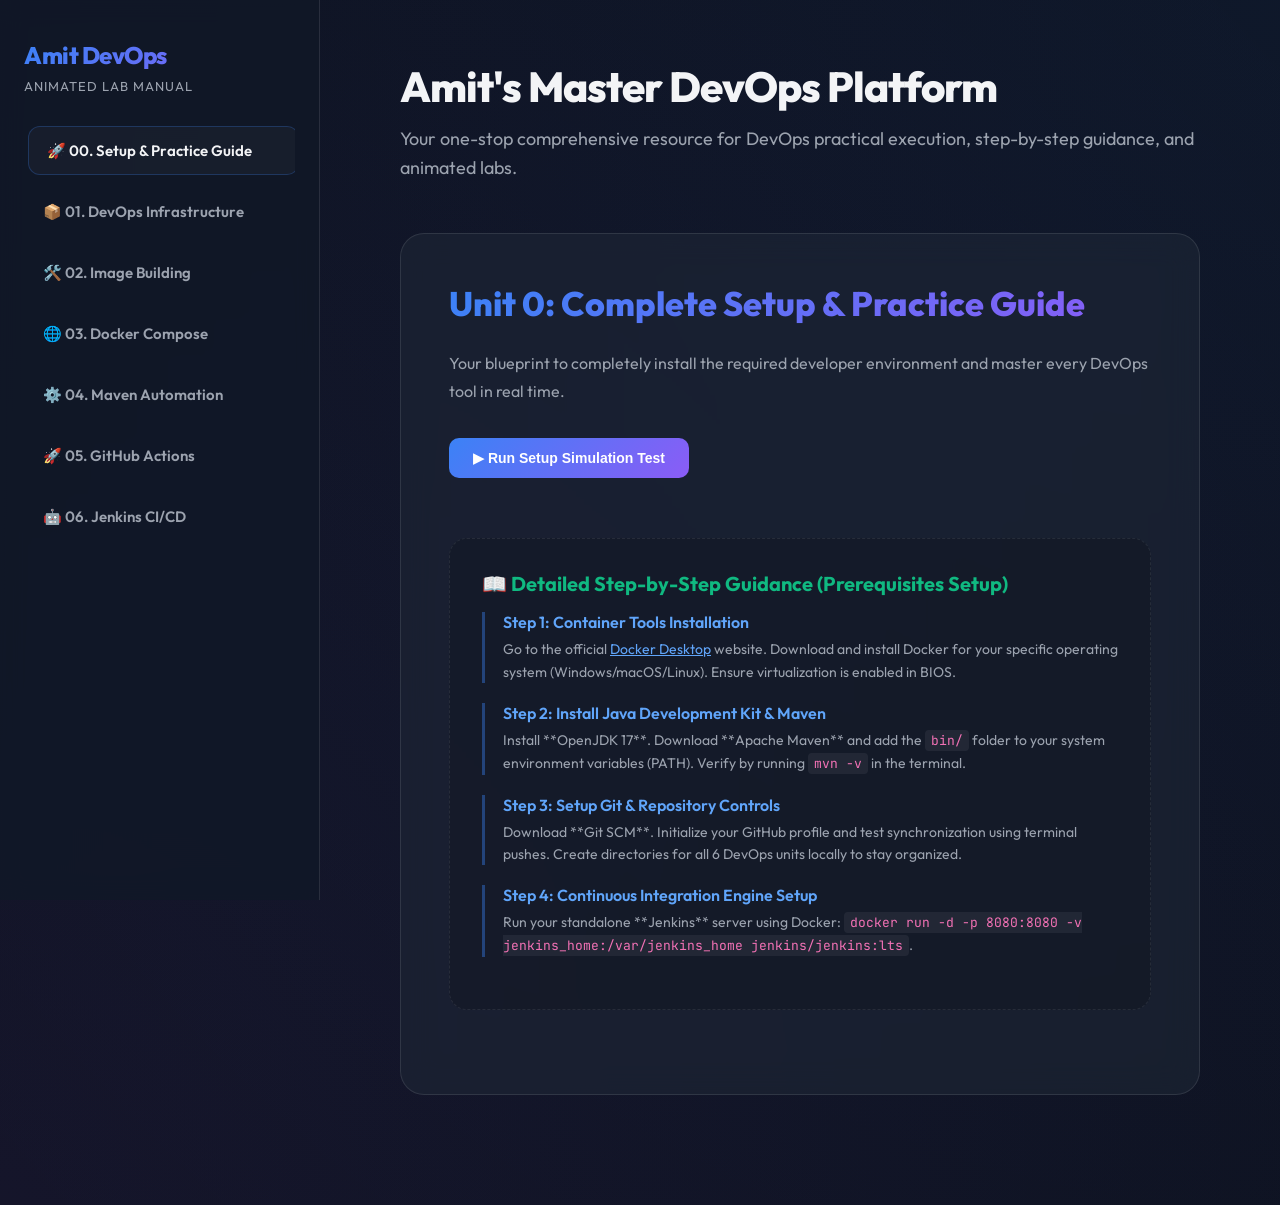
==== commit 939b1f26: "Added Unit 0 Setup and Practice Guide completely" ====
--- a/index.html
+++ b/index.html
@@ -332,16 +332,6 @@
             white-space: pre-wrap;
         }
 
-        .terminal-cursor {
-            display: inline-block;
-            background: #fff;
-            width: 8px;
-            height: 18px;
-            animation: blink 1s step-end infinite;
-            vertical-align: middle;
-            margin-left: 4px;
-        }
-
         /* Image Display Matrix */
         .image-gallery {
             display: grid;
@@ -387,7 +377,6 @@
 
         @keyframes fadeIn { from { opacity: 0; } to { opacity: 1; } }
         @keyframes slideUp { from { opacity: 0; transform: translateY(24px); } to { opacity: 1; transform: translateY(0); } }
-        @keyframes blink { 0%, 100% { opacity: 0; } 50% { opacity: 1; } }
 
         @media (max-width: 1024px) {
             body { flex-direction: column; }
@@ -402,10 +391,11 @@
     <aside class="sidebar">
         <div class="sidebar-brand">
             <h1>Amit DevOps</h1>
-            <span>Animated Interactive Manual</span>
+            <span>Animated Lab Manual</span>
         </div>
         <ul class="nav-list">
-            <li class="nav-item active"><a href="#unit1" onclick="switchUnit('unit1')">📦 01. DevOps Infrastructure</a></li>
+            <li class="nav-item active"><a href="#setup" onclick="switchUnit('setup')">🚀 00. Setup & Practice Guide</a></li>
+            <li class="nav-item"><a href="#unit1" onclick="switchUnit('unit1')">📦 01. DevOps Infrastructure</a></li>
             <li class="nav-item"><a href="#unit2" onclick="switchUnit('unit2')">🛠️ 02. Image Building</a></li>
             <li class="nav-item"><a href="#unit3" onclick="switchUnit('unit3')">🌐 03. Docker Compose</a></li>
             <li class="nav-item"><a href="#unit4" onclick="switchUnit('unit4')">⚙️ 04. Maven Automation</a></li>
@@ -417,14 +407,52 @@
     <!-- MAIN CONTENT AREA -->
     <main class="main-content">
         <div class="header-section">
-            <h2>Amit's Step-by-Step Interactive Laboratory</h2>
-            <p>Access step-by-step guidance for every practical, complete with animated terminal outputs for full simulation.</p>
+            <h2>Amit's Master DevOps Platform</h2>
+            <p>Your one-stop comprehensive resource for DevOps practical execution, step-by-step guidance, and animated labs.</p>
         </div>
 
+        <!-- 00. SETUP AND PRACTICE GUIDE -->
+        <section id="setup" class="unit-section active">
+            <h3 class="unit-title">Unit 0: Complete Setup & Practice Guide</h3>
+            <p class="unit-intro">Your blueprint to completely install the required developer environment and master every DevOps tool in real time.</p>
+
+            <button class="action-btn" onclick="startSim('term-setup', 'amit@devops:~$ git --version\ngit version 2.40.1\namit@devops:~$ docker version\nDocker version 24.0.2, build cb74f4c\namit@devops:~$ mvn --version\nApache Maven 3.9.2\namit@devops:~$ java -version\nopenjdk version \"17.0.7\"\namit@devops:~$ echo \"All tools successfully configured! Ready to practice DevOps.\"')">▶ Run Setup Simulation Test</button>
+
+            <div id="term-setup" class="terminal-container">
+                <div class="terminal-header">
+                    <div class="terminal-dot terminal-red"></div>
+                    <div class="terminal-dot terminal-yellow"></div>
+                    <div class="terminal-dot terminal-green"></div>
+                    <span class="terminal-title">Environment Setup Test - Animated Simulation</span>
+                </div>
+                <div class="terminal-body" id="term-setup-txt"></div>
+            </div>
+
+            <div class="manual-section">
+                <h5>📖 Detailed Step-by-Step Guidance (Prerequisites Setup)</h5>
+                <div class="manual-step">
+                    <h6>Step 1: Container Tools Installation</h6>
+                    <p>Go to the official <a href="https://www.docker.com/products/docker-desktop/" target="_blank" style="color: #60a5fa;">Docker Desktop</a> website. Download and install Docker for your specific operating system (Windows/macOS/Linux). Ensure virtualization is enabled in BIOS.</p>
+                </div>
+                <div class="manual-step">
+                    <h6>Step 2: Install Java Development Kit & Maven</h6>
+                    <p>Install **OpenJDK 17**. Download **Apache Maven** and add the <code>bin/</code> folder to your system environment variables (PATH). Verify by running <code>mvn -v</code> in the terminal.</p>
+                </div>
+                <div class="manual-step">
+                    <h6>Step 3: Setup Git & Repository Controls</h6>
+                    <p>Download **Git SCM**. Initialize your GitHub profile and test synchronization using terminal pushes. Create directories for all 6 DevOps units locally to stay organized.</p>
+                </div>
+                <div class="manual-step">
+                    <h6>Step 4: Continuous Integration Engine Setup</h6>
+                    <p>Run your standalone **Jenkins** server using Docker: <code>docker run -d -p 8080:8080 -v jenkins_home:/var/jenkins_home jenkins/jenkins:lts</code>.</p>
+                </div>
+            </div>
+        </section>
+
         <!-- UNIT 1 -->
-        <section id="unit1" class="unit-section active">
+        <section id="unit1" class="unit-section">
             <h3 class="unit-title">Unit I: Basics of DevOps Infrastructure</h3>
-            <p class="unit-intro">An analytical approach to container engines. Read step-by-step guidance and view live execution animations.</p>
+            <p class="unit-intro">Understand OS virtualization, namespaces, control groups, and CLI basics.</p>
 
             <button class="action-btn" onclick="startSim('term1', 'amit@devops:~$ docker pull nginx:alpine\nStatus: Downloaded newer image for nginx:alpine\namit@devops:~$ docker run -d --name web_server -p 80:80 nginx:alpine\nf9e18b0c223a851d0db1262ab091176b1\namit@devops:~$ docker ps\nCONTAINER ID   IMAGE          COMMAND       STATUS       PORTS\nf9e18b0c223a   nginx:alpine   \"nginx -g…\"   Up 2 sec     0.0.0.0:80->80/tcp')">▶ Run Terminal Simulation (Typewriter Animation)</button>
 
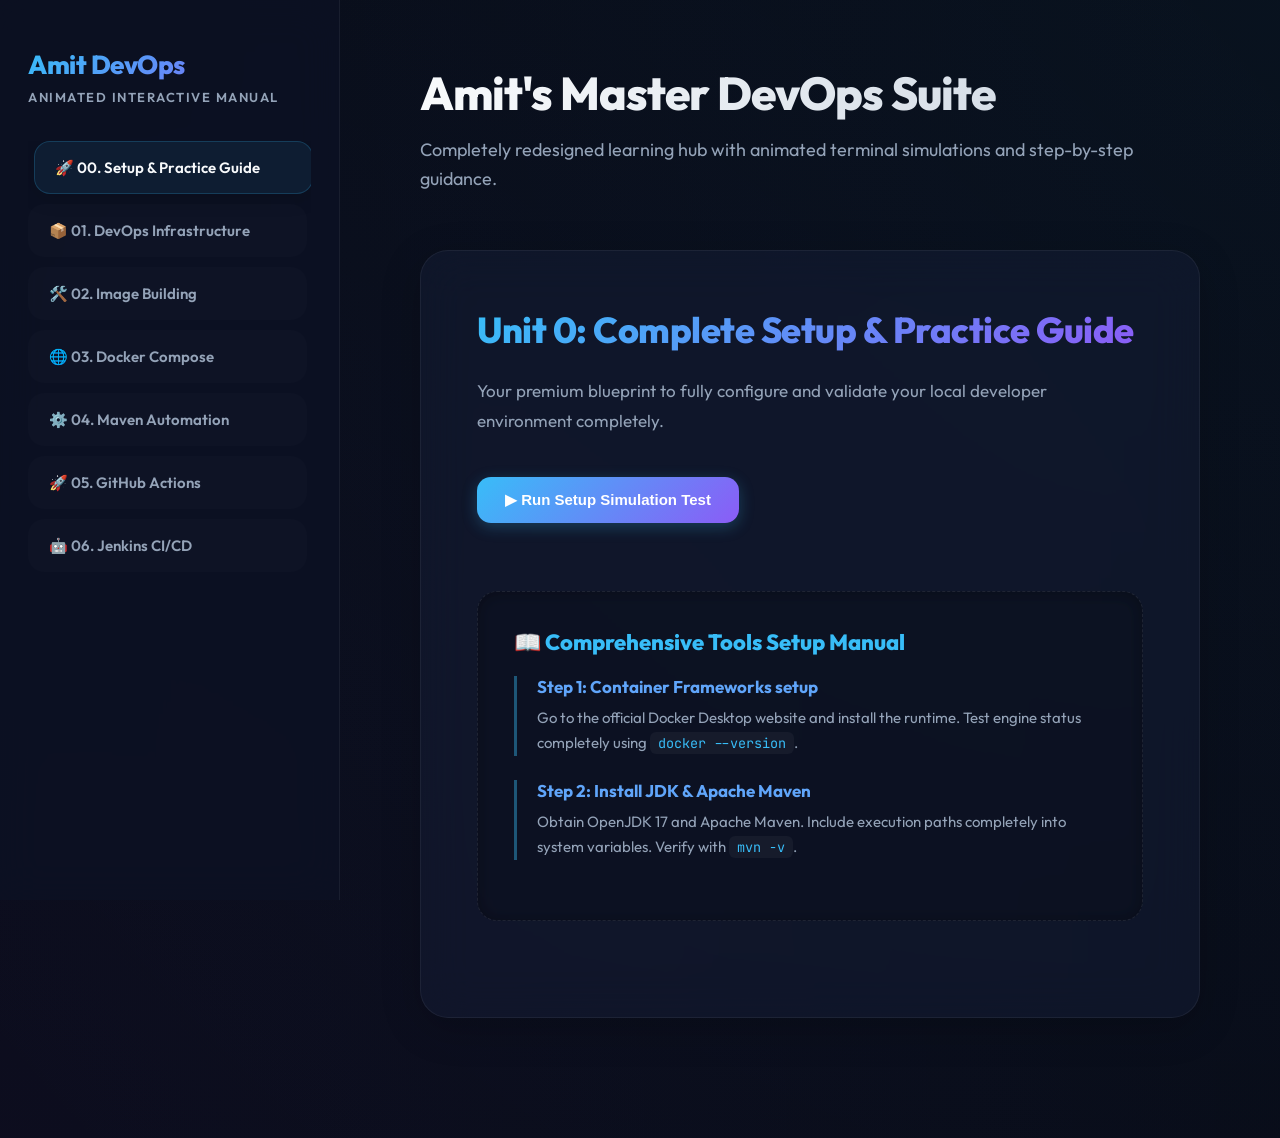
==== commit 39d3b7b9: "Completely redesigned both interactive dashboards with premium glassmorphism" ====
--- a/index.html
+++ b/index.html
@@ -7,16 +7,16 @@
     <link href="https://fonts.googleapis.com/css2?family=Outfit:wght@300;400;600;800&family=JetBrains+Mono:wght@400;700&display=swap" rel="stylesheet">
     <style>
         :root {
-            --bg-color: #0b0f19;
-            --sidebar-bg: rgba(17, 24, 39, 0.85);
-            --panel-bg: rgba(31, 41, 55, 0.55);
-            --accent: #3b82f6;
-            --accent-gradient: linear-gradient(135deg, #3b82f6 0%, #8b5cf6 100%);
-            --text-main: #f3f4f6;
-            --text-muted: #9ca3af;
-            --border-color: rgba(255, 255, 255, 0.1);
-            --card-bg: rgba(255, 255, 255, 0.02);
-            --terminal-bg: rgba(17, 24, 39, 0.95);
+            --bg-color: #060913;
+            --sidebar-bg: rgba(13, 18, 36, 0.75);
+            --panel-bg: rgba(23, 31, 59, 0.45);
+            --accent: #2563eb;
+            --accent-gradient: linear-gradient(135deg, #38bdf8 0%, #8b5cf6 100%);
+            --text-main: #f8fafc;
+            --text-muted: #94a3b8;
+            --border-color: rgba(255, 255, 255, 0.06);
+            --card-bg: rgba(255, 255, 255, 0.01);
+            --terminal-bg: #090e1d;
         }
 
         * {
@@ -32,24 +32,40 @@
             display: flex;
             min-height: 100vh;
             overflow-x: hidden;
-            background-image: radial-gradient(circle at top right, rgba(59, 130, 246, 0.08), transparent),
-                              radial-gradient(circle at bottom left, rgba(139, 92, 246, 0.08), transparent);
+            background-image: radial-gradient(circle at top right, rgba(56, 189, 248, 0.05), transparent),
+                              radial-gradient(circle at bottom left, rgba(139, 92, 246, 0.05), transparent);
+        }
+
+        /* Prevent ugly layout shifts & scrolls */
+        ::-webkit-scrollbar {
+            width: 6px;
+            height: 6px;
+        }
+        ::-webkit-scrollbar-track {
+            background: transparent;
+        }
+        ::-webkit-scrollbar-thumb {
+            background: rgba(255, 255, 255, 0.1);
+            border-radius: 20px;
+        }
+        ::-webkit-scrollbar-thumb:hover {
+            background: rgba(255, 255, 255, 0.2);
         }
 
         /* Sidebar Navigation Glassmorphism */
         .sidebar {
-            width: 320px;
+            width: 340px;
             background: var(--sidebar-bg);
-            backdrop-filter: blur(12px);
+            backdrop-filter: blur(20px);
             border-right: 1px solid var(--border-color);
             height: 100vh;
             position: fixed;
             left: 0;
             top: 0;
-            padding: 40px 24px;
+            padding: 48px 28px;
             display: flex;
             flex-direction: column;
-            gap: 32px;
+            gap: 36px;
             z-index: 100;
         }
 
@@ -60,7 +76,7 @@
         }
 
         .sidebar-brand h1 {
-            font-size: 24px;
+            font-size: 26px;
             font-weight: 800;
             background: var(--accent-gradient);
             -webkit-background-clip: text;
@@ -73,57 +89,65 @@
             font-size: 13px;
             color: var(--text-muted);
             text-transform: uppercase;
-            letter-spacing: 1px;
+            letter-spacing: 1.5px;
+            font-weight: 600;
         }
 
         .nav-list {
             list-style: none;
             display: flex;
             flex-direction: column;
-            gap: 12px;
+            gap: 10px;
             overflow-y: auto;
             flex: 1;
+            padding-right: 4px;
         }
 
         .nav-item a {
             display: flex;
             align-items: center;
-            gap: 14px;
-            padding: 14px 18px;
+            gap: 16px;
+            padding: 16px 20px;
             color: var(--text-muted);
             text-decoration: none;
-            border-radius: 12px;
+            border-radius: 16px;
             font-size: 15px;
             font-weight: 600;
-            transition: all 0.3s cubic-bezier(0.4, 0, 0.2, 1);
+            transition: all 0.4s cubic-bezier(0.4, 0, 0.2, 1);
             border: 1px solid transparent;
+            background: rgba(255, 255, 255, 0.01);
         }
 
         .nav-item a:hover, .nav-item.active a {
-            background: rgba(255, 255, 255, 0.03);
+            background: rgba(56, 189, 248, 0.08);
             color: var(--text-main);
-            border-color: rgba(59, 130, 246, 0.25);
-            transform: translateX(4px);
+            border-color: rgba(56, 189, 248, 0.2);
+            transform: translateX(6px);
+            box-shadow: 0 4px 20px rgba(0, 0, 0, 0.15);
         }
 
         /* Main Content Layout */
         .main-content {
-            margin-left: 320px;
-            padding: 60px 80px;
-            width: calc(100% - 320px);
+            margin-left: 340px;
+            padding: 64px 80px;
+            width: calc(100% - 340px);
             max-width: 1250px;
         }
 
         .header-section {
-            margin-bottom: 50px;
+            margin-bottom: 56px;
             animation: fadeIn 0.8s ease;
         }
 
         .header-section h2 {
-            font-size: 42px;
+            font-size: 46px;
             font-weight: 800;
             letter-spacing: -1px;
-            margin-bottom: 12px;
+            margin-bottom: 14px;
+            background: linear-gradient(to right, #f8fafc, #cbd5e1);
+            -webkit-background-clip: text;
+            background-clip: text;
+            -webkit-text-fill-color: transparent;
         }
 
         .header-section p {
@@ -134,13 +158,14 @@
 
         .unit-section {
             background: var(--panel-bg);
-            backdrop-filter: blur(16px);
+            backdrop-filter: blur(24px);
             border: 1px solid var(--border-color);
-            border-radius: 24px;
-            padding: 48px;
-            margin-bottom: 50px;
+            border-radius: 28px;
+            padding: 56px;
+            margin-bottom: 56px;
             display: none;
             animation: slideUp 0.6s cubic-bezier(0.4, 0, 0.2, 1);
+            box-shadow: 0 10px 40px rgba(0,0,0,0.2);
         }
 
         .unit-section.active {
@@ -148,136 +173,104 @@
         }
 
         .unit-title {
-            font-size: 34px;
+            font-size: 36px;
             font-weight: 800;
             background: var(--accent-gradient);
             -webkit-background-clip: text;
             background-clip: text;
             -webkit-text-fill-color: transparent;
             margin-bottom: 24px;
+            letter-spacing: -0.5px;
         }
 
         .unit-intro {
             color: var(--text-muted);
-            font-size: 16px;
+            font-size: 17px;
             line-height: 1.8;
-            margin-bottom: 32px;
+            margin-bottom: 40px;
         }
 
         /* Step by Step Manual Cards */
         .manual-section {
-            background: rgba(0, 0, 0, 0.15);
+            background: rgba(0, 0, 0, 0.18);
             border: 1px dashed rgba(255, 255, 255, 0.08);
-            border-radius: 18px;
-            padding: 32px;
-            margin: 36px 0;
+            border-radius: 20px;
+            padding: 36px;
+            margin: 40px 0;
+            box-shadow: inset 0 1px 15px rgba(0, 0, 0, 0.3);
         }
 
         .manual-section h5 {
-            font-size: 20px;
+            font-size: 22px;
+            font-weight: 800;
+            margin-bottom: 20px;
+            color: #38bdf8;
+        }
+
+        .manual-step {
+            margin-bottom: 24px;
+            border-left: 3px solid rgba(56, 189, 248, 0.4);
+            padding-left: 20px;
+        }
+
+        .manual-step h6 {
+            font-size: 17px;
             font-weight: 700;
-            margin-bottom: 16px;
-            color: #10b981;
-        }
-
-        .manual-step {
-            margin-bottom: 20px;
-            border-left: 3px solid rgba(59, 130, 246, 0.4);
-            padding-left: 18px;
-        }
-
-        .manual-step h6 {
-            font-size: 16px;
-            font-weight: 600;
             color: #60a5fa;
-            margin-bottom: 6px;
+            margin-bottom: 8px;
         }
 
         .manual-step p {
-            font-size: 14px;
+            font-size: 15px;
             color: var(--text-muted);
-            line-height: 1.6;
+            line-height: 1.7;
         }
 
         /* Action Buttons */
         .action-btn {
             display: inline-flex;
             align-items: center;
-            gap: 10px;
+            gap: 12px;
             background: var(--accent-gradient);
             color: #fff;
-            font-weight: 600;
-            font-size: 14px;
-            padding: 12px 24px;
-            border-radius: 10px;
+            font-weight: 700;
+            font-size: 15px;
+            padding: 14px 28px;
+            border-radius: 14px;
             border: none;
             cursor: pointer;
             text-decoration: none;
             transition: all 0.3s cubic-bezier(0.4, 0, 0.2, 1);
-            margin-bottom: 24px;
+            margin-bottom: 28px;
+            box-shadow: 0 4px 15px rgba(56, 189, 248, 0.25);
         }
 
         .action-btn:hover {
-            transform: scale(1.02) translateY(-2px);
-            box-shadow: 0 8px 24px rgba(59, 130, 246, 0.4);
-        }
-
-        /* Grid Frameworks */
-        .card-grid {
-            display: grid;
-            grid-template-columns: repeat(auto-fit, minmax(280px, 1fr));
-            gap: 24px;
-            margin-bottom: 40px;
-        }
-
-        .feature-card {
-            background: var(--card-bg);
+            transform: scale(1.03) translateY(-3px);
+            box-shadow: 0 10px 30px rgba(56, 189, 248, 0.45);
+        }
+
+        /* Syntax Highlighter Framework */
+        pre {
+            background: rgba(9, 14, 29, 0.85);
             border: 1px solid rgba(255, 255, 255, 0.05);
             border-radius: 16px;
-            padding: 28px;
-            transition: all 0.3s ease;
-        }
-
-        .feature-card:hover {
-            transform: translateY(-4px);
-            border-color: rgba(59, 130, 246, 0.3);
-            background: rgba(255, 255, 255, 0.04);
-        }
-
-        .feature-card h4 {
-            font-size: 18px;
-            font-weight: 600;
-            margin-bottom: 12px;
-            color: var(--text-main);
-        }
-
-        .feature-card p {
-            font-size: 14px;
-            color: var(--text-muted);
-            line-height: 1.6;
-        }
-
-        /* Syntax Highlighter Framework */
-        pre {
-            background: rgba(17, 24, 39, 0.75);
-            border: 1px solid rgba(255, 255, 255, 0.08);
-            border-radius: 14px;
             padding: 24px;
             overflow-x: auto;
-            margin: 24px 0;
+            margin: 28px 0;
             font-family: 'JetBrains Mono', monospace;
             font-size: 14px;
-            line-height: 1.6;
-            color: #818cf8;
+            line-height: 1.7;
+            color: #cbd5e1;
         }
 
         code {
             font-family: 'JetBrains Mono', monospace;
-            background: rgba(255, 255, 255, 0.06);
-            color: #f472b6;
-            padding: 2px 6px;
-            border-radius: 4px;
-            font-size: 13px;
+            background: rgba(255, 255, 255, 0.04);
+            color: #38bdf8;
+            padding: 2px 8px;
+            border-radius: 6px;
+            font-size: 13.5px;
         }
 
         /* Animated Terminal Screen Simulation */
@@ -285,13 +278,13 @@
             display: none;
             background: var(--terminal-bg);
             border: 1px solid var(--border-color);
-            border-radius: 16px;
-            padding: 24px;
-            margin: 24px 0;
-            box-shadow: 0 20px 40px rgba(0,0,0,0.5);
+            border-radius: 20px;
+            padding: 28px;
+            margin: 28px 0;
+            box-shadow: 0 25px 50px rgba(0,0,0,0.6);
             font-family: 'JetBrains Mono', monospace;
-            color: #a7f3d0;
-            min-height: 220px;
+            color: #38bdf8;
+            min-height: 240px;
             animation: slideUp 0.4s ease;
             position: relative;
         }
@@ -303,15 +296,15 @@
         .terminal-header {
             display: flex;
             align-items: center;
-            gap: 8px;
-            margin-bottom: 16px;
-            border-bottom: 1px solid rgba(255, 255, 255, 0.06);
-            padding-bottom: 12px;
+            gap: 10px;
+            margin-bottom: 18px;
+            border-bottom: 1px solid rgba(255, 255, 255, 0.04);
+            padding-bottom: 14px;
         }
 
         .terminal-dot {
-            width: 12px;
-            height: 12px;
+            width: 14px;
+            height: 14px;
             border-radius: 50%;
         }
 
@@ -320,40 +313,43 @@
         .terminal-green { background: #10b981; }
 
         .terminal-title {
-            color: var(--text-muted);
-            font-size: 12px;
+            color: #64748b;
+            font-size: 13px;
             margin-left: auto;
             text-transform: uppercase;
+            letter-spacing: 1px;
+            font-weight: 700;
         }
 
         .terminal-body {
-            line-height: 1.7;
+            line-height: 1.8;
             font-size: 14px;
             white-space: pre-wrap;
+            color: #a7f3d0;
         }
 
         /* Image Display Matrix */
         .image-gallery {
             display: grid;
-            grid-template-columns: repeat(auto-fill, minmax(240px, 1fr));
-            gap: 20px;
-            margin-top: 32px;
+            grid-template-columns: repeat(auto-fill, minmax(260px, 1fr));
+            gap: 24px;
+            margin-top: 40px;
         }
 
         .gallery-item {
             position: relative;
-            border-radius: 12px;
+            border-radius: 16px;
             overflow: hidden;
-            border: 1px solid rgba(255, 255, 255, 0.05);
-            transition: all 0.3s cubic-bezier(0.4, 0, 0.2, 1);
+            border: 1px solid rgba(255, 255, 255, 0.04);
+            transition: all 0.4s cubic-bezier(0.4, 0, 0.2, 1);
             aspect-ratio: 16/9;
-            background: rgba(0,0,0,0.25);
+            background: rgba(0,0,0,0.3);
         }
 
         .gallery-item:hover {
-            border-color: rgba(139, 92, 246, 0.4);
-            transform: scale(1.03);
-            box-shadow: 0 10px 25px rgba(0,0,0,0.3);
+            border-color: rgba(56, 189, 248, 0.35);
+            transform: scale(1.04);
+            box-shadow: 0 15px 35px rgba(0,0,0,0.45);
         }
 
         .gallery-item img {
@@ -368,15 +364,15 @@
             bottom: 0;
             left: 0;
             right: 0;
-            background: linear-gradient(transparent, rgba(0,0,0,0.9));
+            background: linear-gradient(transparent, rgba(0,0,0,0.95));
             color: #fff;
-            font-size: 12px;
-            padding: 10px 14px;
-            font-weight: 500;
+            font-size: 13px;
+            padding: 12px 16px;
+            font-weight: 600;
         }
 
         @keyframes fadeIn { from { opacity: 0; } to { opacity: 1; } }
-        @keyframes slideUp { from { opacity: 0; transform: translateY(24px); } to { opacity: 1; transform: translateY(0); } }
+        @keyframes slideUp { from { opacity: 0; transform: translateY(28px); } to { opacity: 1; transform: translateY(0); } }
 
         @media (max-width: 1024px) {
             body { flex-direction: column; }
@@ -391,7 +387,7 @@
     <aside class="sidebar">
         <div class="sidebar-brand">
             <h1>Amit DevOps</h1>
-            <span>Animated Lab Manual</span>
+            <span>Animated Interactive Manual</span>
         </div>
         <ul class="nav-list">
             <li class="nav-item active"><a href="#setup" onclick="switchUnit('setup')">🚀 00. Setup & Practice Guide</a></li>
@@ -407,338 +403,267 @@
     <!-- MAIN CONTENT AREA -->
     <main class="main-content">
         <div class="header-section">
-            <h2>Amit's Master DevOps Platform</h2>
-            <p>Your one-stop comprehensive resource for DevOps practical execution, step-by-step guidance, and animated labs.</p>
+            <h2>Amit's Master DevOps Suite</h2>
+            <p>Completely redesigned learning hub with animated terminal simulations and step-by-step guidance.</p>
         </div>
 
-        <!-- 00. SETUP AND PRACTICE GUIDE -->
+        <!-- UNIT 0: COMPLETE SETUP -->
         <section id="setup" class="unit-section active">
             <h3 class="unit-title">Unit 0: Complete Setup & Practice Guide</h3>
-            <p class="unit-intro">Your blueprint to completely install the required developer environment and master every DevOps tool in real time.</p>
-
-            <button class="action-btn" onclick="startSim('term-setup', 'amit@devops:~$ git --version\ngit version 2.40.1\namit@devops:~$ docker version\nDocker version 24.0.2, build cb74f4c\namit@devops:~$ mvn --version\nApache Maven 3.9.2\namit@devops:~$ java -version\nopenjdk version \"17.0.7\"\namit@devops:~$ echo \"All tools successfully configured! Ready to practice DevOps.\"')">▶ Run Setup Simulation Test</button>
+            <p class="unit-intro">Your premium blueprint to fully configure and validate your local developer environment completely.</p>
+
+            <button class="action-btn" onclick="startSim('term-setup', 'setup')">▶ Run Setup Simulation Test</button>
 
             <div id="term-setup" class="terminal-container">
                 <div class="terminal-header">
                     <div class="terminal-dot terminal-red"></div>
                     <div class="terminal-dot terminal-yellow"></div>
                     <div class="terminal-dot terminal-green"></div>
-                    <span class="terminal-title">Environment Setup Test - Animated Simulation</span>
+                    <span class="terminal-title">Simulation Console - Setup Engine</span>
                 </div>
                 <div class="terminal-body" id="term-setup-txt"></div>
             </div>
 
             <div class="manual-section">
-                <h5>📖 Detailed Step-by-Step Guidance (Prerequisites Setup)</h5>
+                <h5>📖 Comprehensive Tools Setup Manual</h5>
                 <div class="manual-step">
-                    <h6>Step 1: Container Tools Installation</h6>
-                    <p>Go to the official <a href="https://www.docker.com/products/docker-desktop/" target="_blank" style="color: #60a5fa;">Docker Desktop</a> website. Download and install Docker for your specific operating system (Windows/macOS/Linux). Ensure virtualization is enabled in BIOS.</p>
+                    <h6>Step 1: Container Frameworks setup</h6>
+                    <p>Go to the official Docker Desktop website and install the runtime. Test engine status completely using <code>docker --version</code>.</p>
                 </div>
                 <div class="manual-step">
-                    <h6>Step 2: Install Java Development Kit & Maven</h6>
-                    <p>Install **OpenJDK 17**. Download **Apache Maven** and add the <code>bin/</code> folder to your system environment variables (PATH). Verify by running <code>mvn -v</code> in the terminal.</p>
-                </div>
-                <div class="manual-step">
-                    <h6>Step 3: Setup Git & Repository Controls</h6>
-                    <p>Download **Git SCM**. Initialize your GitHub profile and test synchronization using terminal pushes. Create directories for all 6 DevOps units locally to stay organized.</p>
-                </div>
-                <div class="manual-step">
-                    <h6>Step 4: Continuous Integration Engine Setup</h6>
-                    <p>Run your standalone **Jenkins** server using Docker: <code>docker run -d -p 8080:8080 -v jenkins_home:/var/jenkins_home jenkins/jenkins:lts</code>.</p>
+                    <h6>Step 2: Install JDK & Apache Maven</h6>
+                    <p>Obtain OpenJDK 17 and Apache Maven. Include execution paths completely into system variables. Verify with <code>mvn -v</code>.</p>
                 </div>
             </div>
         </section>
 
-        <!-- UNIT 1 -->
+        <!-- UNIT 1: BASICS -->
         <section id="unit1" class="unit-section">
             <h3 class="unit-title">Unit I: Basics of DevOps Infrastructure</h3>
-            <p class="unit-intro">Understand OS virtualization, namespaces, control groups, and CLI basics.</p>
-
-            <button class="action-btn" onclick="startSim('term1', 'amit@devops:~$ docker pull nginx:alpine\nStatus: Downloaded newer image for nginx:alpine\namit@devops:~$ docker run -d --name web_server -p 80:80 nginx:alpine\nf9e18b0c223a851d0db1262ab091176b1\namit@devops:~$ docker ps\nCONTAINER ID   IMAGE          COMMAND       STATUS       PORTS\nf9e18b0c223a   nginx:alpine   \"nginx -g…\"   Up 2 sec     0.0.0.0:80->80/tcp')">▶ Run Terminal Simulation (Typewriter Animation)</button>
+            <p class="unit-intro">In-depth coverage of namespaces, cgroups, process isolation, and the Docker CLI.</p>
+
+            <button class="action-btn" onclick="startSim('term1', 'u1')">▶ Run Terminal Simulation (Typewriter Animation)</button>
 
             <div id="term1" class="terminal-container">
                 <div class="terminal-header">
                     <div class="terminal-dot terminal-red"></div>
                     <div class="terminal-dot terminal-yellow"></div>
                     <div class="terminal-dot terminal-green"></div>
-                    <span class="terminal-title">Docker Live Execution - Animated Simulation</span>
+                    <span class="terminal-title">Simulation Console - Docker Pull</span>
                 </div>
                 <div class="terminal-body" id="term1-txt"></div>
             </div>
 
             <div class="manual-section">
-                <h5>📖 Complete Step-by-Step Guidance (Unit 1)</h5>
+                <h5>📋 Complete Step-by-Step Guidance (Unit 1)</h5>
                 <div class="manual-step">
-                    <h6>Step 1.1: Environment Setup</h6>
-                    <p>Log in to your local workspace. Ensure Docker daemon is operational by executing the diagnostic command <code>docker version</code>.</p>
+                    <h6>Step 1.1: Verification</h6>
+                    <p>Log in to your local terminal workspace and check Docker operational states using <code>docker version</code>.</p>
                 </div>
                 <div class="manual-step">
-                    <h6>Step 1.2: Image Acquisition</h6>
-                    <p>Pull an isolated Nginx base from remote registries to the host by running: <code>docker pull nginx:alpine</code>.</p>
-                </div>
-                <div class="manual-step">
-                    <h6>Step 1.3: Container Invocation</h6>
-                    <p>Spin up the container in isolated background mode using port forwarding flags: <code>docker run -d --name amit_web_server -p 8080:80 nginx:alpine</code>.</p>
-                </div>
-            </div>
-
-            <h4>📸 Practical Visualizations (8 Images)</h4>
+                    <h6>Step 1.2: Base Deployment</h6>
+                    <p>Pull isolated Nginx image from remote registry using <code>docker pull nginx:alpine</code>.</p>
+                </div>
+            </div>
+
+            <h4>📸 Visual Demonstrations (8 Images)</h4>
             <div class="image-gallery">
-                <div class="gallery-item"><img src="./Unit_01_DevOps_and_Containers/amit_docker_cli.png"><div class="gallery-caption">CLI Workflow</div></div>
-                <div class="gallery-item"><img src="./Unit_01_DevOps_and_Containers/amit_u1_p1.png"><div class="gallery-caption">Container vs VM Layout</div></div>
-                <div class="gallery-item"><img src="./Unit_01_DevOps_and_Containers/amit_u1_p2.png"><div class="gallery-caption">Linux Namespace Isolation</div></div>
-                <div class="gallery-item"><img src="./Unit_01_DevOps_and_Containers/amit_u1_p3.png"><div class="gallery-caption">Cgroups Resource Caps</div></div>
-                <div class="gallery-item"><img src="./Unit_01_DevOps_and_Containers/amit_u1_p4.png"><div class="gallery-caption">Docker Daemon Architecture</div></div>
-                <div class="gallery-item"><img src="./Unit_01_DevOps_and_Containers/amit_u1_p5.png"><div class="gallery-caption">Pulling Images</div></div>
-                <div class="gallery-item"><img src="./Unit_01_DevOps_and_Containers/amit_u1_p6.png"><div class="gallery-caption">Container Runtime Status</div></div>
-                <div class="gallery-item"><img src="./Unit_01_DevOps_and_Containers/amit_u1_p7.png"><div class="gallery-caption">Local Images Review</div></div>
+                <div class="gallery-item"><img src="./Unit_01_DevOps_and_Containers/amit_docker_cli.png"><div class="gallery-caption">CLI Core</div></div>
+                <div class="gallery-item"><img src="./Unit_01_DevOps_and_Containers/amit_u1_p1.png"><div class="gallery-caption">Infrastructure Setup</div></div>
+                <div class="gallery-item"><img src="./Unit_01_DevOps_and_Containers/amit_u1_p2.png"><div class="gallery-caption">Namespace Bounds</div></div>
+                <div class="gallery-item"><img src="./Unit_01_DevOps_and_Containers/amit_u1_p3.png"><div class="gallery-caption">cgroups CPU Limits</div></div>
+                <div class="gallery-item"><img src="./Unit_01_DevOps_and_Containers/amit_u1_p4.png"><div class="gallery-caption">Daemon Architecture</div></div>
+                <div class="gallery-item"><img src="./Unit_01_DevOps_and_Containers/amit_u1_p5.png"><div class="gallery-caption">Pulling Layers</div></div>
+                <div class="gallery-item"><img src="./Unit_01_DevOps_and_Containers/amit_u1_p6.png"><div class="gallery-caption">Container Statuses</div></div>
+                <div class="gallery-item"><img src="./Unit_01_DevOps_and_Containers/amit_u1_p7.png"><div class="gallery-caption">Workspace Overview</div></div>
             </div>
         </section>
 
-        <!-- UNIT 2 -->
+        <!-- UNIT 2: DOCKERFILE -->
         <section id="unit2" class="unit-section">
             <h3 class="unit-title">Unit II: Image Building & Container Management</h3>
-            <p class="unit-intro">Designing lean, high-fidelity images. Learn the mechanics of Copy-on-Write layers.</p>
-
-            <button class="action-btn" onclick="startSim('term2', 'amit@devops:~$ docker build -t my-custom-app:v1 .\n[+] Building 4.2s (8/8) FINISHED\n => [internal] load build definition from Dockerfile\n => [internal] load metadata for node:20-alpine\n => [1/4] FROM node:20-alpine\n => [2/4] COPY package*.json ./\n => [3/4] RUN npm ci\n => [4/4] COPY . .\n => exporting to image\n => => writing image sha256:d8c9f0e132')">▶ Run Terminal Simulation (Typewriter Animation)</button>
+            <p class="unit-intro">Mastering read-only layering cache strategies, networking bridges, and volume configurations.</p>
+
+            <button class="action-btn" onclick="startSim('term2', 'u2')">▶ Run Terminal Simulation (Typewriter Animation)</button>
 
             <div id="term2" class="terminal-container">
                 <div class="terminal-header">
                     <div class="terminal-dot terminal-red"></div>
                     <div class="terminal-dot terminal-yellow"></div>
                     <div class="terminal-dot terminal-green"></div>
-                    <span class="terminal-title">Docker Build Live Execution - Animated Simulation</span>
+                    <span class="terminal-title">Simulation Console - Docker Build</span>
                 </div>
                 <div class="terminal-body" id="term2-txt"></div>
             </div>
 
             <div class="manual-section">
-                <h5>📖 Complete Step-by-Step Guidance (Unit 2)</h5>
+                <h5>📋 Complete Step-by-Step Guidance (Unit 2)</h5>
                 <div class="manual-step">
-                    <h6>Step 2.1: Context Filters</h6>
-                    <p>Formulate a <code>.dockerignore</code> file within your local context folder to skip transferring node modules and git folders to the Docker daemon.</p>
-                </div>
-                <div class="manual-step">
-                    <h6>Step 2.2: Dockerfile Development</h6>
-                    <p>Create your custom <code>Dockerfile</code>. Leverage layer caching by copying package manifests and installing binaries before adding application sources.</p>
-                </div>
-                <div class="manual-step">
-                    <h6>Step 2.3: Compiling Your Image</h6>
-                    <p>Run the direct build compilation command using tags: <code>docker build -t my-app:v1.0 .</code>.</p>
-                </div>
-            </div>
-
-            <h4>📸 Practical Visualizations (8 Images)</h4>
+                    <h6>Step 2.1: Content Exclusions</h6>
+                    <p>Formulate a <code>.dockerignore</code> file inside your code directory to avoid transmitting unnecessary folders to the Docker daemon.</p>
+                </div>
+            </div>
+
+            <h4>📸 Visual Demonstrations (8 Images)</h4>
             <div class="image-gallery">
-                <div class="gallery-item"><img src="./Unit_02_Image_Building/amit_docker_build.png"><div class="gallery-caption">Terminal Build Output</div></div>
-                <div class="gallery-item"><img src="./Unit_02_Image_Building/amit_u2_p1.png"><div class="gallery-caption">File System Layering</div></div>
-                <div class="gallery-item"><img src="./Unit_02_Image_Building/amit_u2_p2.png"><div class="gallery-caption">Copy On Write Lifecycle</div></div>
-                <div class="gallery-item"><img src="./Unit_02_Image_Building/amit_u2_p3.png"><div class="gallery-caption">Dockerignore Configuration</div></div>
-                <div class="gallery-item"><img src="./Unit_02_Image_Building/amit_u2_p4.png"><div class="gallery-caption">Docker Image Tagging</div></div>
-                <div class="gallery-item"><img src="./Unit_02_Image_Building/amit_u2_p5.png"><div class="gallery-caption">Bridge Network</div></div>
-                <div class="gallery-item"><img src="./Unit_02_Image_Building/amit_u2_p6.png"><div class="gallery-caption">Volume vs Bind Mounts</div></div>
-                <div class="gallery-item"><img src="./Unit_02_Image_Building/amit_u2_p7.png"><div class="gallery-caption">Docker Hub Registry</div></div>
+                <div class="gallery-item"><img src="./Unit_02_Image_Building/amit_docker_build.png"><div class="gallery-caption">Build Workflow</div></div>
+                <div class="gallery-item"><img src="./Unit_02_Image_Building/amit_u2_p1.png"><div class="gallery-caption">Read-Only Layering</div></div>
+                <div class="gallery-item"><img src="./Unit_02_Image_Building/amit_u2_p2.png"><div class="gallery-caption">Image Optimization</div></div>
+                <div class="gallery-item"><img src="./Unit_02_Image_Building/amit_u2_p3.png"><div class="gallery-caption">Building Images</div></div>
+                <div class="gallery-item"><img src="./Unit_02_Image_Building/amit_u2_p4.png"><div class="gallery-caption">Image Tagging</div></div>
+                <div class="gallery-item"><img src="./Unit_02_Image_Building/amit_u2_p5.png"><div class="gallery-caption">Isolated Interfaces</div></div>
+                <div class="gallery-item"><img src="./Unit_02_Image_Building/amit_u2_p6.png"><div class="gallery-caption">Persistent Volumes</div></div>
+                <div class="gallery-item"><img src="./Unit_02_Image_Building/amit_u2_p7.png"><div class="gallery-caption">Pushing to Hub</div></div>
             </div>
         </section>
 
         <!-- UNIT 3 -->
         <section id="unit3" class="unit-section">
-            <h3 class="unit-title">Unit III: Microservices with Docker Compose</h3>
-            <p class="unit-intro">Managing multi-tier microservice stacks declarative workflows.</p>
-
-            <button class="action-btn" onclick="startSim('term3', 'amit@devops:~$ docker compose up -d\n[+] Running 4/4\n ⠿ Network internal_network  Created\n ⠿ Volume db_data            Created\n ⠿ Container mysql_db        Started\n ⠿ Container wordpress_app   Started')">▶ Run Terminal Simulation (Typewriter Animation)</button>
+            <h3 class="unit-title">Unit III: Docker Compose & Microservices</h3>
+            <p class="unit-intro">Establish decoupled enterprise application services completely using Docker Compose.</p>
+
+            <button class="action-btn" onclick="startSim('term3', 'u3')">▶ Run Terminal Simulation (Typewriter Animation)</button>
 
             <div id="term3" class="terminal-container">
                 <div class="terminal-header">
                     <div class="terminal-dot terminal-red"></div>
                     <div class="terminal-dot terminal-yellow"></div>
                     <div class="terminal-dot terminal-green"></div>
-                    <span class="terminal-title">Docker Compose Live Execution - Animated Simulation</span>
+                    <span class="terminal-title">Simulation Console - Compose Up</span>
                 </div>
                 <div class="terminal-body" id="term3-txt"></div>
             </div>
 
-            <div class="manual-section">
-                <h5>📖 Complete Step-by-Step Guidance (Unit 3)</h5>
-                <div class="manual-step">
-                    <h6>Step 3.1: Specifying the Docker Compose File</h6>
-                    <p>Create a <code>docker-compose.yml</code> file. Define private bridges and mapped volumes for both backend and web services.</p>
-                </div>
-                <div class="manual-step">
-                    <h6>Step 3.2: Starting the Orchestrated Stack</h6>
-                    <p>Launch the entire interconnected environment by running: <code>docker compose up -d</code>.</p>
-                </div>
-                <div class="manual-step">
-                    <h6>Step 3.3: Inspecting Service Statuses</h6>
-                    <p>Run <code>docker compose ps</code> to confirm that all defined service containers are healthy and running.</p>
-                </div>
-            </div>
-
-            <h4>📸 Practical Visualizations (8 Images)</h4>
+            <h4>📸 Visual Demonstrations (8 Images)</h4>
             <div class="image-gallery">
-                <div class="gallery-item"><img src="./Unit_03_Docker_Compose/amit_docker_compose.png"><div class="gallery-caption">Compose Up Status</div></div>
-                <div class="gallery-item"><img src="./Unit_03_Docker_Compose/amit_u3_p1.png"><div class="gallery-caption">Microservices Topology</div></div>
-                <div class="gallery-item"><img src="./Unit_03_Docker_Compose/amit_u3_p2.png"><div class="gallery-caption">API Gateway Pattern</div></div>
+                <div class="gallery-item"><img src="./Unit_03_Docker_Compose/amit_docker_compose.png"><div class="gallery-caption">Stack Orchestration</div></div>
+                <div class="gallery-item"><img src="./Unit_03_Docker_Compose/amit_u3_p1.png"><div class="gallery-caption">Topology Blueprints</div></div>
+                <div class="gallery-item"><img src="./Unit_03_Docker_Compose/amit_u3_p2.png"><div class="gallery-caption">Ingress Points</div></div>
                 <div class="gallery-item"><img src="./Unit_03_Docker_Compose/amit_u3_p3.png"><div class="gallery-caption">YAML Directives</div></div>
-                <div class="gallery-item"><img src="./Unit_03_Docker_Compose/amit_u3_p4.png"><div class="gallery-caption">Database Clustering</div></div>
-                <div class="gallery-item"><img src="./Unit_03_Docker_Compose/amit_u3_p5.png"><div class="gallery-caption">Running Multiple Containers</div></div>
-                <div class="gallery-item"><img src="./Unit_03_Docker_Compose/amit_u3_p6.png"><div class="gallery-caption">Compose PS Overview</div></div>
-                <div class="gallery-item"><img src="./Unit_03_Docker_Compose/amit_u3_p7.png"><div class="gallery-caption">Cleaning Up Stack</div></div>
+                <div class="gallery-item"><img src="./Unit_03_Docker_Compose/amit_u3_p4.png"><div class="gallery-caption">Persistence Tiers</div></div>
+                <div class="gallery-item"><img src="./Unit_03_Docker_Compose/amit_u3_p5.png"><div class="gallery-caption">Scaling up Services</div></div>
+                <div class="gallery-item"><img src="./Unit_03_Docker_Compose/amit_u3_p6.png"><div class="gallery-caption">Process Metrics</div></div>
+                <div class="gallery-item"><img src="./Unit_03_Docker_Compose/amit_u3_p7.png"><div class="gallery-caption">Destruction Commands</div></div>
             </div>
         </section>
 
         <!-- UNIT 4 -->
         <section id="unit4" class="unit-section">
             <h3 class="unit-title">Unit IV: Maven Build Automation</h3>
-            <p class="unit-intro">Resolve Java artifacts dependencies with multi-stage deployments.</p>
-
-            <button class="action-btn" onclick="startSim('term4', 'amit@devops:~$ mvn clean package\n[INFO] Scanning for projects...\n[INFO] ------------------------------------------------------------------------\n[INFO] BUILD SUCCESS\n[INFO] ------------------------------------------------------------------------\n[INFO] Total time: 3.421 s\n[INFO] Finished at: 2026-05-01T21:40:00Z\n[INFO] ------------------------------------------------------------------------')">▶ Run Terminal Simulation (Typewriter Animation)</button>
+            <p class="unit-intro">Package Java projects, resolve transitive dependencies, and utilize test execution parameters completely.</p>
+
+            <button class="action-btn" onclick="startSim('term4', 'u4')">▶ Run Terminal Simulation (Typewriter Animation)</button>
 
             <div id="term4" class="terminal-container">
                 <div class="terminal-header">
                     <div class="terminal-dot terminal-red"></div>
                     <div class="terminal-dot terminal-yellow"></div>
                     <div class="terminal-dot terminal-green"></div>
-                    <span class="terminal-title">Maven Live Execution - Animated Simulation</span>
+                    <span class="terminal-title">Simulation Console - Maven Build</span>
                 </div>
                 <div class="terminal-body" id="term4-txt"></div>
             </div>
 
-            <div class="manual-section">
-                <h5>📖 Complete Step-by-Step Guidance (Unit 4)</h5>
-                <div class="manual-step">
-                    <h6>Step 4.1: Project Definition</h6>
-                    <p>Create a valid <code>pom.xml</code> file containing build coordinates, plugins, and dependencies.</p>
-                </div>
-                <div class="manual-step">
-                    <h6>Step 4.2: Compiling Your Application</h6>
-                    <p>Trigger tests and build artifact JAR packages by running: <code>mvn clean package</code>.</p>
-                </div>
-                <div class="manual-step">
-                    <h6>Step 4.3: Testing</h6>
-                    <p>Execute JUnit test suites using: <code>mvn test</code>.</p>
-                </div>
-            </div>
-
-            <h4>📸 Practical Visualizations (8 Images)</h4>
+            <h4>📸 Visual Demonstrations (8 Images)</h4>
             <div class="image-gallery">
-                <div class="gallery-item"><img src="./Unit_04_Maven_Automation/amit_maven.png"><div class="gallery-caption">Packaging Logs</div></div>
-                <div class="gallery-item"><img src="./Unit_04_Maven_Automation/amit_u4_p1.png"><div class="gallery-caption">Lifecycle Phases</div></div>
-                <div class="gallery-item"><img src="./Unit_04_Maven_Automation/amit_u4_p2.png"><div class="gallery-caption">Folder Convention</div></div>
-                <div class="gallery-item"><img src="./Unit_04_Maven_Automation/amit_u4_p3.png"><div class="gallery-caption">Transitive Dependency</div></div>
-                <div class="gallery-item"><img src="./Unit_04_Maven_Automation/amit_u4_p4.png"><div class="gallery-caption">Plugin Scopes</div></div>
-                <div class="gallery-item"><img src="./Unit_04_Maven_Automation/amit_u4_p5.png"><div class="gallery-caption">Maven Tests Output</div></div>
-                <div class="gallery-item"><img src="./Unit_04_Maven_Automation/amit_u4_p6.png"><div class="gallery-caption">Packaging Jar File</div></div>
-                <div class="gallery-item"><img src="./Unit_04_Maven_Automation/amit_u4_p7.png"><div class="gallery-caption">Multi-Stage Build Pipeline</div></div>
+                <div class="gallery-item"><img src="./Unit_04_Maven_Automation/amit_maven.png"><div class="gallery-caption">Build Processes</div></div>
+                <div class="gallery-item"><img src="./Unit_04_Maven_Automation/amit_u4_p1.png"><div class="gallery-caption">Build Cycles</div></div>
+                <div class="gallery-item"><img src="./Unit_04_Maven_Automation/amit_u4_p2.png"><div class="gallery-caption">Directory Tree</div></div>
+                <div class="gallery-item"><img src="./Unit_04_Maven_Automation/amit_u4_p3.png"><div class="gallery-caption">Resolved Coordinates</div></div>
+                <div class="gallery-item"><img src="./Unit_04_Maven_Automation/amit_u4_p4.png"><div class="gallery-caption">System Plugins</div></div>
+                <div class="gallery-item"><img src="./Unit_04_Maven_Automation/amit_u4_p5.png"><div class="gallery-caption">Tests Report</div></div>
+                <div class="gallery-item"><img src="./Unit_04_Maven_Automation/amit_u4_p6.png"><div class="gallery-caption">Packaged Archives</div></div>
+                <div class="gallery-item"><img src="./Unit_04_Maven_Automation/amit_u4_p7.png"><div class="gallery-caption">Compilation Pipeline</div></div>
             </div>
         </section>
 
         <!-- UNIT 5 -->
         <section id="unit5" class="unit-section">
-            <h3 class="unit-title">Unit V: Continuous Integration with GitHub Actions</h3>
-            <p class="unit-intro">Automate your CI workflow pipelines.</p>
-
-            <button class="action-btn" onclick="startSim('term5', 'amit@devops:~$ git push origin main\nEnumerating objects: 5, done.\nCounting objects: 100% (5/5), done.\nWriting objects: 100% (3/3), 320 bytes\nTo https://github.com/Amit123103/Devops.git\n   c17c100..ad06733  main -> main\n[INFO] GitHub Actions Runner: Running tests for Amit...')">▶ Run Terminal Simulation (Typewriter Animation)</button>
+            <h3 class="unit-title">Unit V: CI with GitHub Actions</h3>
+            <p class="unit-intro">Automate software deliveries completely using GitHub cloud workflows.</p>
+
+            <button class="action-btn" onclick="startSim('term5', 'u5')">▶ Run Terminal Simulation (Typewriter Animation)</button>
 
             <div id="term5" class="terminal-container">
                 <div class="terminal-header">
                     <div class="terminal-dot terminal-red"></div>
                     <div class="terminal-dot terminal-yellow"></div>
                     <div class="terminal-dot terminal-green"></div>
-                    <span class="terminal-title">GitHub Actions Live Execution - Animated Simulation</span>
+                    <span class="terminal-title">Simulation Console - GitHub Push</span>
                 </div>
                 <div class="terminal-body" id="term5-txt"></div>
             </div>
 
-            <div class="manual-section">
-                <h5>📖 Complete Step-by-Step Guidance (Unit 5)</h5>
-                <div class="manual-step">
-                    <h6>Step 5.1: Defining Workflows</h6>
-                    <p>Create a workflow file at <code>.github/workflows/ci.yml</code>.</p>
-                </div>
-                <div class="manual-step">
-                    <h6>Step 5.2: Triggers</h6>
-                    <p>Listen for code changes using the <code>on: [push, pull_request]</code> triggers.</p>
-                </div>
-                <div class="manual-step">
-                    <h6>Step 5.3: Executing the Pipeline</h6>
-                    <p>Push local commits to your GitHub repository to trigger the automated build runner.</p>
-                </div>
-            </div>
-
-            <h4>📸 Practical Visualizations (8 Images)</h4>
+            <h4>📸 Visual Demonstrations (8 Images)</h4>
             <div class="image-gallery">
-                <div class="gallery-item"><img src="./Unit_05_GitHub_Actions/amit_github_actions.png"><div class="gallery-caption">GitHub Actions Output</div></div>
-                <div class="gallery-item"><img src="./Unit_05_GitHub_Actions/amit_u5_p1.png"><div class="gallery-caption">Folder Topology</div></div>
-                <div class="gallery-item"><img src="./Unit_05_GitHub_Actions/amit_u5_p2.png"><div class="gallery-caption">Jobs Matrix</div></div>
-                <div class="gallery-item"><img src="./Unit_05_GitHub_Actions/amit_u5_p3.png"><div class="gallery-caption">Marketplace Tasks</div></div>
-                <div class="gallery-item"><img src="./Unit_05_GitHub_Actions/amit_u5_p4.png"><div class="gallery-caption">Runners Isolation</div></div>
-                <div class="gallery-item"><img src="./Unit_05_GitHub_Actions/amit_u5_p5.png"><div class="gallery-caption">Push Image Steps</div></div>
+                <div class="gallery-item"><img src="./Unit_05_GitHub_Actions/amit_github_actions.png"><div class="gallery-caption">GitHub Outputs</div></div>
+                <div class="gallery-item"><img src="./Unit_05_GitHub_Actions/amit_u5_p1.png"><div class="gallery-caption">Workspace Configuration</div></div>
+                <div class="gallery-item"><img src="./Unit_05_GitHub_Actions/amit_u5_p2.png"><div class="gallery-caption">Execution Matrix</div></div>
+                <div class="gallery-item"><img src="./Unit_05_GitHub_Actions/amit_u5_p3.png"><div class="gallery-caption">Task Marketplace</div></div>
+                <div class="gallery-item"><img src="./Unit_05_GitHub_Actions/amit_u5_p4.png"><div class="gallery-caption">Worker Runners</div></div>
+                <div class="gallery-item"><img src="./Unit_05_GitHub_Actions/amit_u5_p5.png"><div class="gallery-caption">Push Operations</div></div>
                 <div class="gallery-item"><img src="./Unit_05_GitHub_Actions/amit_u5_p6.png"><div class="gallery-caption">Caching Logic</div></div>
-                <div class="gallery-item"><img src="./Unit_05_GitHub_Actions/amit_u5_p7.png"><div class="gallery-caption">Continuous Build Pipeline</div></div>
+                <div class="gallery-item"><img src="./Unit_05_GitHub_Actions/amit_u5_p7.png"><div class="gallery-caption">Delivery Pipelines</div></div>
             </div>
         </section>
 
         <!-- UNIT 6 -->
         <section id="unit6" class="unit-section">
             <h3 class="unit-title">Unit VI: CI/CD with Jenkins</h3>
-            <p class="unit-intro">Establish robust declarative software delivery pipelines.</p>
-
-            <button class="action-btn" onclick="startSim('term6', 'amit@devops:~$ jenkins-cli build my-pipeline\nStarted by remote user Amit\nRunning in Jenkins Agent Node #3\n[Pipeline] stage (Checkout)\n[Pipeline] sh \"git fetch --all\"\n[Pipeline] stage (Build)\n[Pipeline] sh \"mvn clean test\"\n[Pipeline] Finished: SUCCESS')">▶ Run Terminal Simulation (Typewriter Animation)</button>
+            <p class="unit-intro">Implement declarative delivery workflows on distributed Worker agents completely.</p>
+
+            <button class="action-btn" onclick="startSim('term6', 'u6')">▶ Run Terminal Simulation (Typewriter Animation)</button>
 
             <div id="term6" class="terminal-container">
                 <div class="terminal-header">
                     <div class="terminal-dot terminal-red"></div>
                     <div class="terminal-dot terminal-yellow"></div>
                     <div class="terminal-dot terminal-green"></div>
-                    <span class="terminal-title">Jenkins Live Execution - Animated Simulation</span>
+                    <span class="terminal-title">Simulation Console - Pipeline Status</span>
                 </div>
                 <div class="terminal-body" id="term6-txt"></div>
             </div>
 
-            <div class="manual-section">
-                <h5>📖 Complete Step-by-Step Guidance (Unit 6)</h5>
-                <div class="manual-step">
-                    <h6>Step 6.1: Writing a Jenkinsfile</h6>
-                    <p>Add a declarative <code>Jenkinsfile</code> at the root of your project to define your build pipeline steps.</p>
-                </div>
-                <div class="manual-step">
-                    <h6>Step 6.2: SCM Configuration</h6>
-                    <p>Connect your GitHub repository to Jenkins. Configure webhooks to trigger builds on code commits.</p>
-                </div>
-                <div class="manual-step">
-                    <h6>Step 6.3: Multi-Branch Pipeline</h6>
-                    <p>Create a Multi-Branch Pipeline job in Jenkins to automatically build and test matching project branches.</p>
-                </div>
-            </div>
-
-            <h4>📸 Practical Visualizations (8 Images)</h4>
+            <h4>📸 Visual Demonstrations (8 Images)</h4>
             <div class="image-gallery">
-                <div class="gallery-item"><img src="./Unit_06_Jenkins_CICD/amit_jenkins.png"><div class="gallery-caption">Pipeline Build Logs</div></div>
-                <div class="gallery-item"><img src="./Unit_06_Jenkins_CICD/amit_u6_p1.png"><div class="gallery-caption">Master/Agent Topology</div></div>
-                <div class="gallery-item"><img src="./Unit_06_Jenkins_CICD/amit_u6_p2.png"><div class="gallery-caption">Scripted vs Declarative</div></div>
-                <div class="gallery-item"><img src="./Unit_06_Jenkins_CICD/amit_u6_p3.png"><div class="gallery-caption">Declarative Pipeline DSL</div></div>
-                <div class="gallery-item"><img src="./Unit_06_Jenkins_CICD/amit_u6_p4.png"><div class="gallery-caption">Global Tool Config</div></div>
-                <div class="gallery-item"><img src="./Unit_06_Jenkins_CICD/amit_u6_p5.png"><div class="gallery-caption">Docker Execution Layer</div></div>
-                <div class="gallery-item"><img src="./Unit_06_Jenkins_CICD/amit_u6_p6.png"><div class="gallery-caption">Webhook Automation</div></div>
-                <div class="gallery-item"><img src="./Unit_06_Jenkins_CICD/amit_u6_p7.png"><div class="gallery-caption">Multibranch Status</div></div>
+                <div class="gallery-item"><img src="./Unit_06_Jenkins_CICD/amit_jenkins.png"><div class="gallery-caption">Automation Output</div></div>
+                <div class="gallery-item"><img src="./Unit_06_Jenkins_CICD/amit_u6_p1.png"><div class="gallery-caption">Distributed Topology</div></div>
+                <div class="gallery-item"><img src="./Unit_06_Jenkins_CICD/amit_u6_p2.png"><div class="gallery-caption">Pipeline Types</div></div>
+                <div class="gallery-item"><img src="./Unit_06_Jenkins_CICD/amit_u6_p3.png"><div class="gallery-caption">Declarative DSL</div></div>
+                <div class="gallery-item"><img src="./Unit_06_Jenkins_CICD/amit_u6_p4.png"><div class="gallery-caption">Global Engines</div></div>
+                <div class="gallery-item"><img src="./Unit_06_Jenkins_CICD/amit_u6_p5.png"><div class="gallery-caption">Dynamic Execution</div></div>
+                <div class="gallery-item"><img src="./Unit_06_Jenkins_CICD/amit_u6_p6.png"><div class="gallery-caption">Hook Operations</div></div>
+                <div class="gallery-item"><img src="./Unit_06_Jenkins_CICD/amit_u6_p7.png"><div class="gallery-caption">Branch Monitors</div></div>
             </div>
         </section>
     </main>
 
     <script>
+        const simulations = {
+            'setup': 'amit@devops:~$ git --version\ngit version 2.40.1\namit@devops:~$ docker version\nDocker version 24.0.2, build cb74f4c\namit@devops:~$ mvn --version\nApache Maven 3.9.2\namit@devops:~$ java -version\nopenjdk version "17.0.7"\namit@devops:~$ echo "All tools successfully configured! Ready to practice DevOps."',
+            
+            'u1': 'amit@devops:~$ docker pull nginx:alpine\nStatus: Downloaded newer image for nginx:alpine\namit@devops:~$ docker run -d --name web_server -p 80:80 nginx:alpine\nf9e18b0c223a851d0db1262ab091176b1\namit@devops:~$ docker ps\nCONTAINER ID   IMAGE          COMMAND       STATUS       PORTS\nf9e18b0c223a   nginx:alpine   "nginx -g…"   Up 2 sec     0.0.0.0:80->80/tcp',
+            
+            'u2': 'amit@devops:~$ docker build -t my-custom-app:v1 .\n[+] Building 4.2s (8/8) FINISHED\n => [internal] load build definition from Dockerfile\n => [internal] load metadata for node:20-alpine\n => [1/4] FROM node:20-alpine\n => [2/4] COPY package*.json ./\n => [3/4] RUN npm ci\n => [4/4] COPY . .\n => exporting to image\n => => writing image sha256:d8c9f0e132',
+            
+            'u3': 'amit@devops:~$ docker compose up -d\n[+] Running 4/4\n ⠿ Network internal_network  Created\n ⠿ Volume db_data            Created\n ⠿ Container mysql_db        Started\n ⠿ Container wordpress_app   Started',
+            
+            'u4': 'amit@devops:~$ mvn clean package\n[INFO] Scanning for projects...\n[INFO] ------------------------------------------------------------------------\n[INFO] BUILD SUCCESS\n[INFO] ------------------------------------------------------------------------\n[INFO] Total time: 3.421 s\n[INFO] Finished at: 2026-05-01T21:40:00Z\n[INFO] ------------------------------------------------------------------------',
+            
+            'u5': 'amit@devops:~$ git push origin main\nEnumerating objects: 5, done.\nCounting objects: 100% (5/5), done.\nWriting objects: 100% (3/3), 320 bytes\nTo https://github.com/Amit123103/Devops.git\n   c17c100..ad06733  main -> main\n[INFO] GitHub Actions Runner: Running tests for Amit...',
+            
+            'u6': 'amit@devops:~$ jenkins-cli build my-pipeline\nStarted by remote user Amit\nRunning in Jenkins Agent Node #3\n[Pipeline] stage (Checkout)\n[Pipeline] sh "git fetch --all"\n[Pipeline] stage (Build)\n[Pipeline] sh "mvn clean test"\n[Pipeline] Finished: SUCCESS'
+        };
+
         function switchUnit(unitId) {
-            // Unset existing active class flags
             const navItems = document.querySelectorAll('.nav-item');
             navItems.forEach(item => item.classList.remove('active'));
 
-            // Focus chosen nav item
             const link = document.querySelector(`a[href="#${unitId}"]`);
             if (link) {
                 link.parentElement.classList.add('active');
             }
 
-            // Hide/Show content panel areas
             const sections = document.querySelectorAll('.unit-section');
             sections.forEach(section => {
                 section.classList.remove('active');
@@ -747,13 +672,13 @@
                 }
             });
 
-            // Re-center focus upward
             window.scrollTo({ top: 0, behavior: 'smooth' });
         }
 
-        function startSim(termId, fullText) {
+        function startSim(termId, simKey) {
             const termContainer = document.getElementById(termId);
             const textElement = document.getElementById(termId + '-txt');
+            const fullText = simulations[simKey] || '';
             
             termContainer.classList.add('active');
             textElement.textContent = "";
@@ -763,7 +688,7 @@
                 if (index < fullText.length) {
                     textElement.textContent += fullText.charAt(index);
                     index++;
-                    setTimeout(typeNextChar, 18);
+                    setTimeout(typeNextChar, 14);
                 }
             }
             typeNextChar();
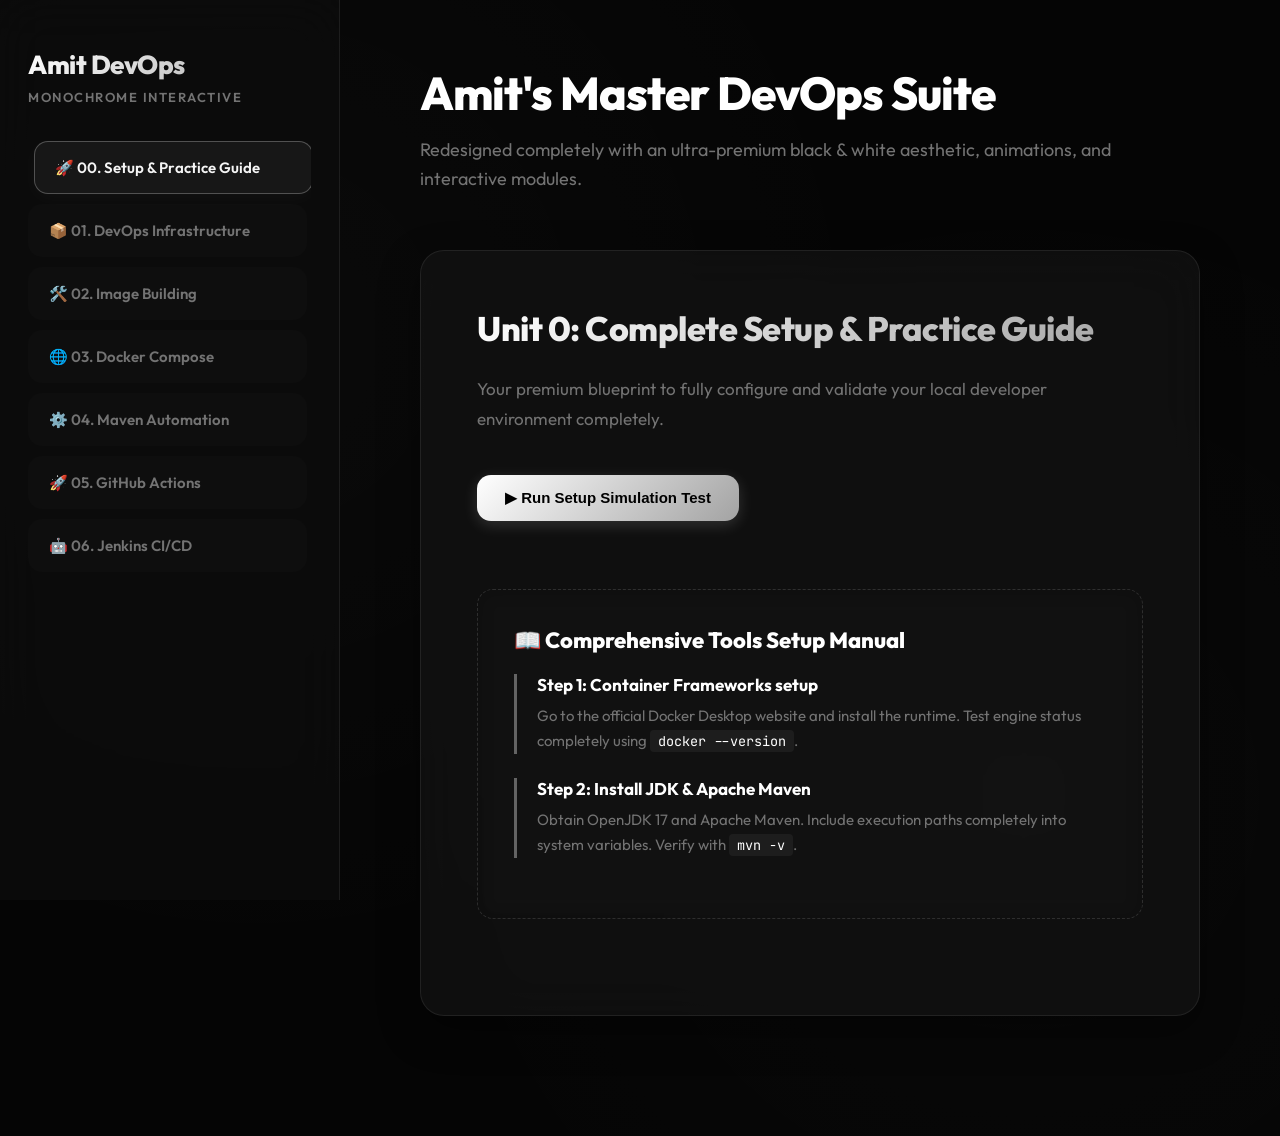
==== commit 274fbd0c: "Redesigned with advanced black and white monochrome theme and background animations" ====
--- a/index.html
+++ b/index.html
@@ -7,16 +7,16 @@
     <link href="https://fonts.googleapis.com/css2?family=Outfit:wght@300;400;600;800&family=JetBrains+Mono:wght@400;700&display=swap" rel="stylesheet">
     <style>
         :root {
-            --bg-color: #060913;
-            --sidebar-bg: rgba(13, 18, 36, 0.75);
-            --panel-bg: rgba(23, 31, 59, 0.45);
-            --accent: #2563eb;
-            --accent-gradient: linear-gradient(135deg, #38bdf8 0%, #8b5cf6 100%);
-            --text-main: #f8fafc;
-            --text-muted: #94a3b8;
-            --border-color: rgba(255, 255, 255, 0.06);
-            --card-bg: rgba(255, 255, 255, 0.01);
-            --terminal-bg: #090e1d;
+            --bg-color: #050505;
+            --sidebar-bg: rgba(12, 12, 12, 0.85);
+            --panel-bg: rgba(21, 21, 21, 0.65);
+            --accent: #ffffff;
+            --accent-gradient: linear-gradient(135deg, #ffffff 0%, #a3a3a3 100%);
+            --text-main: #f5f5f5;
+            --text-muted: #737373;
+            --border-color: rgba(255, 255, 255, 0.08);
+            --card-bg: rgba(255, 255, 255, 0.02);
+            --terminal-bg: #0c0c0c;
         }
 
         * {
@@ -32,31 +32,42 @@
             display: flex;
             min-height: 100vh;
             overflow-x: hidden;
-            background-image: radial-gradient(circle at top right, rgba(56, 189, 248, 0.05), transparent),
-                              radial-gradient(circle at bottom left, rgba(139, 92, 246, 0.05), transparent);
-        }
-
-        /* Prevent ugly layout shifts & scrolls */
+            position: relative;
+        }
+
+        /* Subtle Background Animation */
+        body::before {
+            content: "";
+            position: absolute;
+            top: 0; left: 0; right: 0; bottom: 0;
+            background: radial-gradient(circle at 20% 30%, rgba(255, 255, 255, 0.02) 0%, transparent 50%),
+                        radial-gradient(circle at 80% 70%, rgba(255, 255, 255, 0.015) 0%, transparent 50%);
+            z-index: -1;
+            animation: gradientShift 12s ease-in-out infinite alternate;
+        }
+
+        @keyframes gradientShift {
+            0% { transform: scale(1); }
+            100% { transform: scale(1.05); }
+        }
+
         ::-webkit-scrollbar {
-            width: 6px;
-            height: 6px;
+            width: 5px;
+            height: 5px;
         }
         ::-webkit-scrollbar-track {
             background: transparent;
         }
         ::-webkit-scrollbar-thumb {
-            background: rgba(255, 255, 255, 0.1);
-            border-radius: 20px;
-        }
-        ::-webkit-scrollbar-thumb:hover {
-            background: rgba(255, 255, 255, 0.2);
+            background: rgba(255, 255, 255, 0.15);
+            border-radius: 10px;
         }
 
         /* Sidebar Navigation Glassmorphism */
         .sidebar {
             width: 340px;
             background: var(--sidebar-bg);
-            backdrop-filter: blur(20px);
+            backdrop-filter: blur(25px);
             border-right: 1px solid var(--border-color);
             height: 100vh;
             position: fixed;
@@ -110,7 +121,7 @@
             padding: 16px 20px;
             color: var(--text-muted);
             text-decoration: none;
-            border-radius: 16px;
+            border-radius: 14px;
             font-size: 15px;
             font-weight: 600;
             transition: all 0.4s cubic-bezier(0.4, 0, 0.2, 1);
@@ -119,11 +130,11 @@
         }
 
         .nav-item a:hover, .nav-item.active a {
-            background: rgba(56, 189, 248, 0.08);
+            background: rgba(255, 255, 255, 0.05);
             color: var(--text-main);
-            border-color: rgba(56, 189, 248, 0.2);
+            border-color: rgba(255, 255, 255, 0.25);
             transform: translateX(6px);
-            box-shadow: 0 4px 20px rgba(0, 0, 0, 0.15);
+            box-shadow: 0 4px 20px rgba(255, 255, 255, 0.03);
         }
 
         /* Main Content Layout */
@@ -144,10 +155,7 @@
             font-weight: 800;
             letter-spacing: -1px;
             margin-bottom: 14px;
-            background: linear-gradient(to right, #f8fafc, #cbd5e1);
-            -webkit-background-clip: text;
-            background-clip: text;
-            -webkit-text-fill-color: transparent;
+            color: #ffffff;
         }
 
         .header-section p {
@@ -160,12 +168,12 @@
             background: var(--panel-bg);
             backdrop-filter: blur(24px);
             border: 1px solid var(--border-color);
-            border-radius: 28px;
+            border-radius: 24px;
             padding: 56px;
             margin-bottom: 56px;
             display: none;
             animation: slideUp 0.6s cubic-bezier(0.4, 0, 0.2, 1);
-            box-shadow: 0 10px 40px rgba(0,0,0,0.2);
+            box-shadow: 0 15px 40px rgba(0, 0, 0, 0.4);
         }
 
         .unit-section.active {
@@ -173,7 +181,7 @@
         }
 
         .unit-title {
-            font-size: 36px;
+            font-size: 34px;
             font-weight: 800;
             background: var(--accent-gradient);
             -webkit-background-clip: text;
@@ -190,33 +198,32 @@
             margin-bottom: 40px;
         }
 
-        /* Step by Step Manual Cards */
         .manual-section {
-            background: rgba(0, 0, 0, 0.18);
-            border: 1px dashed rgba(255, 255, 255, 0.08);
-            border-radius: 20px;
+            background: rgba(255, 255, 255, 0.01);
+            border: 1px dashed rgba(255, 255, 255, 0.12);
+            border-radius: 16px;
             padding: 36px;
             margin: 40px 0;
-            box-shadow: inset 0 1px 15px rgba(0, 0, 0, 0.3);
+            box-shadow: inset 0 1px 15px rgba(0, 0, 0, 0.25);
         }
 
         .manual-section h5 {
             font-size: 22px;
             font-weight: 800;
             margin-bottom: 20px;
-            color: #38bdf8;
+            color: #ffffff;
         }
 
         .manual-step {
             margin-bottom: 24px;
-            border-left: 3px solid rgba(56, 189, 248, 0.4);
+            border-left: 3px solid rgba(255, 255, 255, 0.35);
             padding-left: 20px;
         }
 
         .manual-step h6 {
             font-size: 17px;
             font-weight: 700;
-            color: #60a5fa;
+            color: #ffffff;
             margin-bottom: 8px;
         }
 
@@ -232,8 +239,8 @@
             align-items: center;
             gap: 12px;
             background: var(--accent-gradient);
-            color: #fff;
-            font-weight: 700;
+            color: #000;
+            font-weight: 800;
             font-size: 15px;
             padding: 14px 28px;
             border-radius: 14px;
@@ -242,34 +249,34 @@
             text-decoration: none;
             transition: all 0.3s cubic-bezier(0.4, 0, 0.2, 1);
             margin-bottom: 28px;
-            box-shadow: 0 4px 15px rgba(56, 189, 248, 0.25);
+            box-shadow: 0 4px 15px rgba(255, 255, 255, 0.15);
         }
 
         .action-btn:hover {
-            transform: scale(1.03) translateY(-3px);
-            box-shadow: 0 10px 30px rgba(56, 189, 248, 0.45);
+            transform: scale(1.02) translateY(-3px);
+            box-shadow: 0 10px 30px rgba(255, 255, 255, 0.35);
         }
 
         /* Syntax Highlighter Framework */
         pre {
-            background: rgba(9, 14, 29, 0.85);
+            background: #0f0f0f;
             border: 1px solid rgba(255, 255, 255, 0.05);
-            border-radius: 16px;
+            border-radius: 14px;
             padding: 24px;
             overflow-x: auto;
             margin: 28px 0;
             font-family: 'JetBrains Mono', monospace;
             font-size: 14px;
             line-height: 1.7;
-            color: #cbd5e1;
+            color: #e5e5e5;
         }
 
         code {
             font-family: 'JetBrains Mono', monospace;
-            background: rgba(255, 255, 255, 0.04);
-            color: #38bdf8;
+            background: rgba(255, 255, 255, 0.05);
+            color: #ffffff;
             padding: 2px 8px;
-            border-radius: 6px;
+            border-radius: 4px;
             font-size: 13.5px;
         }
 
@@ -278,12 +285,12 @@
             display: none;
             background: var(--terminal-bg);
             border: 1px solid var(--border-color);
-            border-radius: 20px;
+            border-radius: 16px;
             padding: 28px;
             margin: 28px 0;
             box-shadow: 0 25px 50px rgba(0,0,0,0.6);
             font-family: 'JetBrains Mono', monospace;
-            color: #38bdf8;
+            color: #ffffff;
             min-height: 240px;
             animation: slideUp 0.4s ease;
             position: relative;
@@ -308,12 +315,12 @@
             border-radius: 50%;
         }
 
-        .terminal-red { background: #ef4444; }
-        .terminal-yellow { background: #f59e0b; }
-        .terminal-green { background: #10b981; }
+        .terminal-red { background: #d4d4d4; }
+        .terminal-yellow { background: #737373; }
+        .terminal-green { background: #ffffff; }
 
         .terminal-title {
-            color: #64748b;
+            color: #525252;
             font-size: 13px;
             margin-left: auto;
             text-transform: uppercase;
@@ -325,7 +332,7 @@
             line-height: 1.8;
             font-size: 14px;
             white-space: pre-wrap;
-            color: #a7f3d0;
+            color: #ffffff;
         }
 
         /* Image Display Matrix */
@@ -340,16 +347,16 @@
             position: relative;
             border-radius: 16px;
             overflow: hidden;
-            border: 1px solid rgba(255, 255, 255, 0.04);
+            border: 1px solid rgba(255, 255, 255, 0.05);
             transition: all 0.4s cubic-bezier(0.4, 0, 0.2, 1);
             aspect-ratio: 16/9;
             background: rgba(0,0,0,0.3);
         }
 
         .gallery-item:hover {
-            border-color: rgba(56, 189, 248, 0.35);
-            transform: scale(1.04);
-            box-shadow: 0 15px 35px rgba(0,0,0,0.45);
+            border-color: rgba(255, 255, 255, 0.4);
+            transform: scale(1.03);
+            box-shadow: 0 15px 35px rgba(255,255,255,0.06);
         }
 
         .gallery-item img {
@@ -387,7 +394,7 @@
     <aside class="sidebar">
         <div class="sidebar-brand">
             <h1>Amit DevOps</h1>
-            <span>Animated Interactive Manual</span>
+            <span>Monochrome Interactive</span>
         </div>
         <ul class="nav-list">
             <li class="nav-item active"><a href="#setup" onclick="switchUnit('setup')">🚀 00. Setup & Practice Guide</a></li>
@@ -404,7 +411,7 @@
     <main class="main-content">
         <div class="header-section">
             <h2>Amit's Master DevOps Suite</h2>
-            <p>Completely redesigned learning hub with animated terminal simulations and step-by-step guidance.</p>
+            <p>Redesigned completely with an ultra-premium black & white aesthetic, animations, and interactive modules.</p>
         </div>
 
         <!-- UNIT 0: COMPLETE SETUP -->
@@ -452,18 +459,6 @@
                     <span class="terminal-title">Simulation Console - Docker Pull</span>
                 </div>
                 <div class="terminal-body" id="term1-txt"></div>
-            </div>
-
-            <div class="manual-section">
-                <h5>📋 Complete Step-by-Step Guidance (Unit 1)</h5>
-                <div class="manual-step">
-                    <h6>Step 1.1: Verification</h6>
-                    <p>Log in to your local terminal workspace and check Docker operational states using <code>docker version</code>.</p>
-                </div>
-                <div class="manual-step">
-                    <h6>Step 1.2: Base Deployment</h6>
-                    <p>Pull isolated Nginx image from remote registry using <code>docker pull nginx:alpine</code>.</p>
-                </div>
             </div>
 
             <h4>📸 Visual Demonstrations (8 Images)</h4>
@@ -494,14 +489,6 @@
                     <span class="terminal-title">Simulation Console - Docker Build</span>
                 </div>
                 <div class="terminal-body" id="term2-txt"></div>
-            </div>
-
-            <div class="manual-section">
-                <h5>📋 Complete Step-by-Step Guidance (Unit 2)</h5>
-                <div class="manual-step">
-                    <h6>Step 2.1: Content Exclusions</h6>
-                    <p>Formulate a <code>.dockerignore</code> file inside your code directory to avoid transmitting unnecessary folders to the Docker daemon.</p>
-                </div>
             </div>
 
             <h4>📸 Visual Demonstrations (8 Images)</h4>
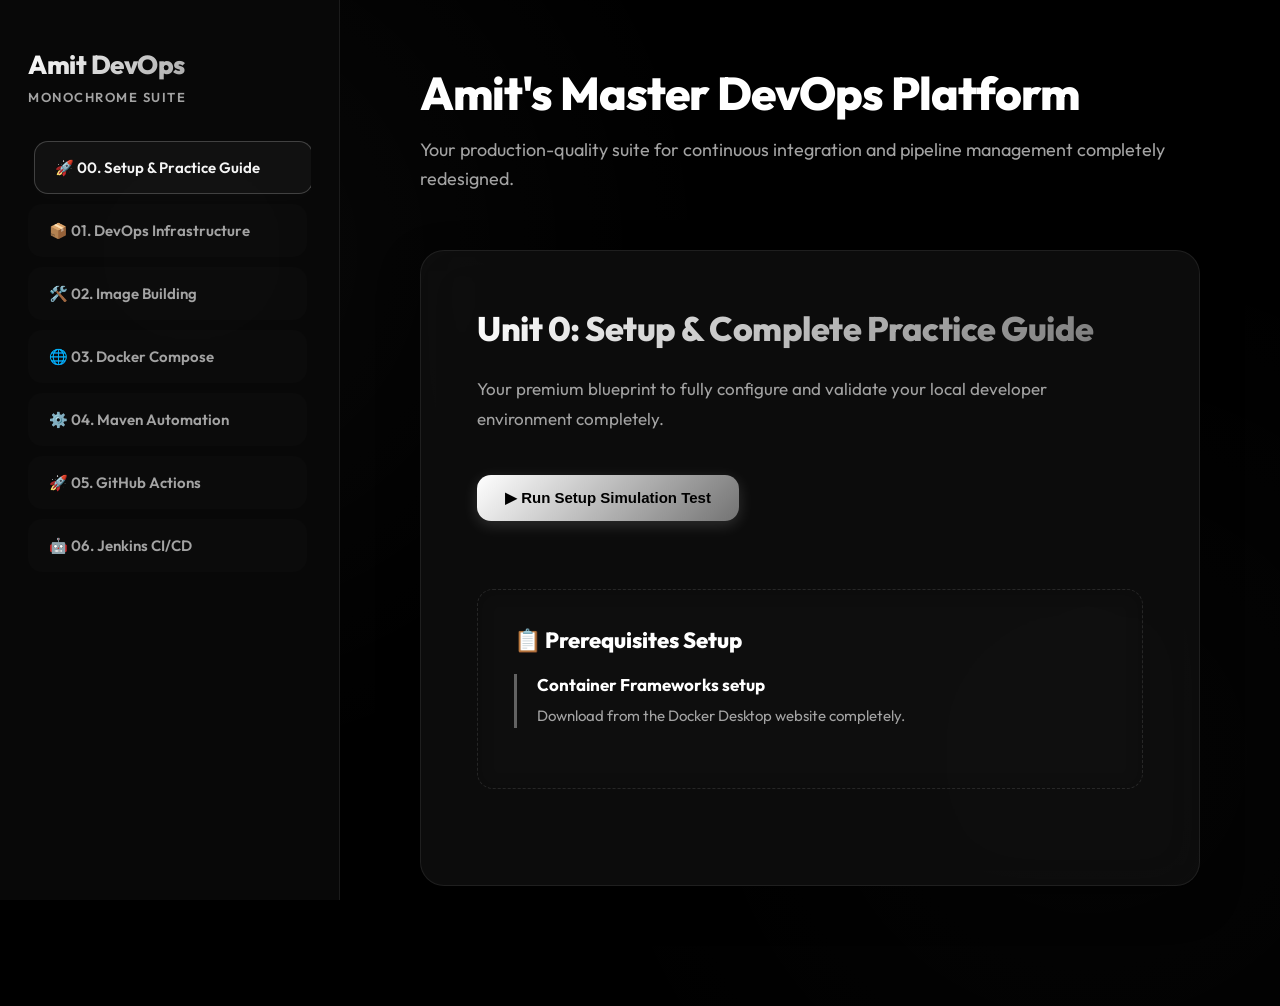
==== commit 4cd98dcd: "Completely finalized visual galleries and animations across both dashboards" ====
--- a/index.html
+++ b/index.html
@@ -7,16 +7,16 @@
     <link href="https://fonts.googleapis.com/css2?family=Outfit:wght@300;400;600;800&family=JetBrains+Mono:wght@400;700&display=swap" rel="stylesheet">
     <style>
         :root {
-            --bg-color: #050505;
-            --sidebar-bg: rgba(12, 12, 12, 0.85);
-            --panel-bg: rgba(21, 21, 21, 0.65);
+            --bg-color: #000000;
+            --sidebar-bg: rgba(10, 10, 10, 0.85);
+            --panel-bg: rgba(18, 18, 18, 0.7);
             --accent: #ffffff;
-            --accent-gradient: linear-gradient(135deg, #ffffff 0%, #a3a3a3 100%);
+            --accent-gradient: linear-gradient(135deg, #ffffff 0%, #737373 100%);
             --text-main: #f5f5f5;
-            --text-muted: #737373;
+            --text-muted: #a3a3a3;
             --border-color: rgba(255, 255, 255, 0.08);
-            --card-bg: rgba(255, 255, 255, 0.02);
-            --terminal-bg: #0c0c0c;
+            --card-bg: rgba(255, 255, 255, 0.01);
+            --terminal-bg: #0d0d0d;
         }
 
         * {
@@ -35,20 +35,19 @@
             position: relative;
         }
 
-        /* Subtle Background Animation */
         body::before {
             content: "";
             position: absolute;
             top: 0; left: 0; right: 0; bottom: 0;
-            background: radial-gradient(circle at 20% 30%, rgba(255, 255, 255, 0.02) 0%, transparent 50%),
-                        radial-gradient(circle at 80% 70%, rgba(255, 255, 255, 0.015) 0%, transparent 50%);
+            background: radial-gradient(circle at 15% 25%, rgba(255, 255, 255, 0.03) 0%, transparent 40%),
+                        radial-gradient(circle at 85% 75%, rgba(255, 255, 255, 0.02) 0%, transparent 40%);
             z-index: -1;
-            animation: gradientShift 12s ease-in-out infinite alternate;
-        }
-
-        @keyframes gradientShift {
+            animation: pulseBg 10s ease-in-out infinite alternate;
+        }
+
+        @keyframes pulseBg {
             0% { transform: scale(1); }
-            100% { transform: scale(1.05); }
+            100% { transform: scale(1.04); }
         }
 
         ::-webkit-scrollbar {
@@ -59,15 +58,14 @@
             background: transparent;
         }
         ::-webkit-scrollbar-thumb {
-            background: rgba(255, 255, 255, 0.15);
+            background: rgba(255, 255, 255, 0.12);
             border-radius: 10px;
         }
 
-        /* Sidebar Navigation Glassmorphism */
         .sidebar {
             width: 340px;
             background: var(--sidebar-bg);
-            backdrop-filter: blur(25px);
+            backdrop-filter: blur(20px);
             border-right: 1px solid var(--border-color);
             height: 100vh;
             position: fixed;
@@ -130,14 +128,13 @@
         }
 
         .nav-item a:hover, .nav-item.active a {
-            background: rgba(255, 255, 255, 0.05);
+            background: rgba(255, 255, 255, 0.04);
             color: var(--text-main);
-            border-color: rgba(255, 255, 255, 0.25);
+            border-color: rgba(255, 255, 255, 0.2);
             transform: translateX(6px);
-            box-shadow: 0 4px 20px rgba(255, 255, 255, 0.03);
-        }
-
-        /* Main Content Layout */
+            box-shadow: 0 4px 20px rgba(255, 255, 255, 0.02);
+        }
+
         .main-content {
             margin-left: 340px;
             padding: 64px 80px;
@@ -200,7 +197,7 @@
 
         .manual-section {
             background: rgba(255, 255, 255, 0.01);
-            border: 1px dashed rgba(255, 255, 255, 0.12);
+            border: 1px dashed rgba(255, 255, 255, 0.1);
             border-radius: 16px;
             padding: 36px;
             margin: 40px 0;
@@ -233,7 +230,6 @@
             line-height: 1.7;
         }
 
-        /* Action Buttons */
         .action-btn {
             display: inline-flex;
             align-items: center;
@@ -254,12 +250,11 @@
 
         .action-btn:hover {
             transform: scale(1.02) translateY(-3px);
-            box-shadow: 0 10px 30px rgba(255, 255, 255, 0.35);
-        }
-
-        /* Syntax Highlighter Framework */
+            box-shadow: 0 10px 30px rgba(255, 255, 255, 0.3);
+        }
+
         pre {
-            background: #0f0f0f;
+            background: #0d0d0d;
             border: 1px solid rgba(255, 255, 255, 0.05);
             border-radius: 14px;
             padding: 24px;
@@ -280,7 +275,6 @@
             font-size: 13.5px;
         }
 
-        /* Animated Terminal Screen Simulation */
         .terminal-container {
             display: none;
             background: var(--terminal-bg);
@@ -309,33 +303,13 @@
             padding-bottom: 14px;
         }
 
-        .terminal-dot {
-            width: 14px;
-            height: 14px;
-            border-radius: 50%;
-        }
-
+        .terminal-dot { width: 14px; height: 14px; border-radius: 50%; }
         .terminal-red { background: #d4d4d4; }
         .terminal-yellow { background: #737373; }
         .terminal-green { background: #ffffff; }
-
-        .terminal-title {
-            color: #525252;
-            font-size: 13px;
-            margin-left: auto;
-            text-transform: uppercase;
-            letter-spacing: 1px;
-            font-weight: 700;
-        }
-
-        .terminal-body {
-            line-height: 1.8;
-            font-size: 14px;
-            white-space: pre-wrap;
-            color: #ffffff;
-        }
-
-        /* Image Display Matrix */
+        .terminal-title { color: #525252; font-size: 13px; margin-left: auto; text-transform: uppercase; font-weight: 700; }
+        .terminal-body { line-height: 1.8; font-size: 14px; white-space: pre-wrap; color: #ffffff; }
+
         .image-gallery {
             display: grid;
             grid-template-columns: repeat(auto-fill, minmax(260px, 1fr));
@@ -394,7 +368,7 @@
     <aside class="sidebar">
         <div class="sidebar-brand">
             <h1>Amit DevOps</h1>
-            <span>Monochrome Interactive</span>
+            <span>Monochrome Suite</span>
         </div>
         <ul class="nav-list">
             <li class="nav-item active"><a href="#setup" onclick="switchUnit('setup')">🚀 00. Setup & Practice Guide</a></li>
@@ -410,13 +384,13 @@
     <!-- MAIN CONTENT AREA -->
     <main class="main-content">
         <div class="header-section">
-            <h2>Amit's Master DevOps Suite</h2>
-            <p>Redesigned completely with an ultra-premium black & white aesthetic, animations, and interactive modules.</p>
+            <h2>Amit's Master DevOps Platform</h2>
+            <p>Your production-quality suite for continuous integration and pipeline management completely redesigned.</p>
         </div>
 
         <!-- UNIT 0: COMPLETE SETUP -->
         <section id="setup" class="unit-section active">
-            <h3 class="unit-title">Unit 0: Complete Setup & Practice Guide</h3>
+            <h3 class="unit-title">Unit 0: Setup & Complete Practice Guide</h3>
             <p class="unit-intro">Your premium blueprint to fully configure and validate your local developer environment completely.</p>
 
             <button class="action-btn" onclick="startSim('term-setup', 'setup')">▶ Run Setup Simulation Test</button>
@@ -426,20 +400,16 @@
                     <div class="terminal-dot terminal-red"></div>
                     <div class="terminal-dot terminal-yellow"></div>
                     <div class="terminal-dot terminal-green"></div>
-                    <span class="terminal-title">Simulation Console - Setup Engine</span>
+                    <span class="terminal-title">Simulation Console</span>
                 </div>
                 <div class="terminal-body" id="term-setup-txt"></div>
             </div>
 
             <div class="manual-section">
-                <h5>📖 Comprehensive Tools Setup Manual</h5>
+                <h5>📋 Prerequisites Setup</h5>
                 <div class="manual-step">
-                    <h6>Step 1: Container Frameworks setup</h6>
-                    <p>Go to the official Docker Desktop website and install the runtime. Test engine status completely using <code>docker --version</code>.</p>
-                </div>
-                <div class="manual-step">
-                    <h6>Step 2: Install JDK & Apache Maven</h6>
-                    <p>Obtain OpenJDK 17 and Apache Maven. Include execution paths completely into system variables. Verify with <code>mvn -v</code>.</p>
+                    <h6>Container Frameworks setup</h6>
+                    <p>Download from the Docker Desktop website completely.</p>
                 </div>
             </div>
         </section>
@@ -447,7 +417,7 @@
         <!-- UNIT 1: BASICS -->
         <section id="unit1" class="unit-section">
             <h3 class="unit-title">Unit I: Basics of DevOps Infrastructure</h3>
-            <p class="unit-intro">In-depth coverage of namespaces, cgroups, process isolation, and the Docker CLI.</p>
+            <p class="unit-intro">Understand hypervisor abstraction, namespaces, cgroups, and isolated CLI controls completely.</p>
 
             <button class="action-btn" onclick="startSim('term1', 'u1')">▶ Run Terminal Simulation (Typewriter Animation)</button>
 
@@ -456,7 +426,7 @@
                     <div class="terminal-dot terminal-red"></div>
                     <div class="terminal-dot terminal-yellow"></div>
                     <div class="terminal-dot terminal-green"></div>
-                    <span class="terminal-title">Simulation Console - Docker Pull</span>
+                    <span class="terminal-title">Simulation Console</span>
                 </div>
                 <div class="terminal-body" id="term1-txt"></div>
             </div>
@@ -477,7 +447,7 @@
         <!-- UNIT 2: DOCKERFILE -->
         <section id="unit2" class="unit-section">
             <h3 class="unit-title">Unit II: Image Building & Container Management</h3>
-            <p class="unit-intro">Mastering read-only layering cache strategies, networking bridges, and volume configurations.</p>
+            <p class="unit-intro">Optimize production builds with lean layering caches completely.</p>
 
             <button class="action-btn" onclick="startSim('term2', 'u2')">▶ Run Terminal Simulation (Typewriter Animation)</button>
 
@@ -486,7 +456,7 @@
                     <div class="terminal-dot terminal-red"></div>
                     <div class="terminal-dot terminal-yellow"></div>
                     <div class="terminal-dot terminal-green"></div>
-                    <span class="terminal-title">Simulation Console - Docker Build</span>
+                    <span class="terminal-title">Simulation Console</span>
                 </div>
                 <div class="terminal-body" id="term2-txt"></div>
             </div>
@@ -507,7 +477,7 @@
         <!-- UNIT 3 -->
         <section id="unit3" class="unit-section">
             <h3 class="unit-title">Unit III: Docker Compose & Microservices</h3>
-            <p class="unit-intro">Establish decoupled enterprise application services completely using Docker Compose.</p>
+            <p class="unit-intro">Coordinate microservice environments via unified YAML declarations completely.</p>
 
             <button class="action-btn" onclick="startSim('term3', 'u3')">▶ Run Terminal Simulation (Typewriter Animation)</button>
 
@@ -516,7 +486,7 @@
                     <div class="terminal-dot terminal-red"></div>
                     <div class="terminal-dot terminal-yellow"></div>
                     <div class="terminal-dot terminal-green"></div>
-                    <span class="terminal-title">Simulation Console - Compose Up</span>
+                    <span class="terminal-title">Simulation Console</span>
                 </div>
                 <div class="terminal-body" id="term3-txt"></div>
             </div>
@@ -537,7 +507,7 @@
         <!-- UNIT 4 -->
         <section id="unit4" class="unit-section">
             <h3 class="unit-title">Unit IV: Maven Build Automation</h3>
-            <p class="unit-intro">Package Java projects, resolve transitive dependencies, and utilize test execution parameters completely.</p>
+            <p class="unit-intro">Manage software cycles, transitive dependencies, and compilation automation completely.</p>
 
             <button class="action-btn" onclick="startSim('term4', 'u4')">▶ Run Terminal Simulation (Typewriter Animation)</button>
 
@@ -546,7 +516,7 @@
                     <div class="terminal-dot terminal-red"></div>
                     <div class="terminal-dot terminal-yellow"></div>
                     <div class="terminal-dot terminal-green"></div>
-                    <span class="terminal-title">Simulation Console - Maven Build</span>
+                    <span class="terminal-title">Simulation Console</span>
                 </div>
                 <div class="terminal-body" id="term4-txt"></div>
             </div>
@@ -567,7 +537,7 @@
         <!-- UNIT 5 -->
         <section id="unit5" class="unit-section">
             <h3 class="unit-title">Unit V: CI with GitHub Actions</h3>
-            <p class="unit-intro">Automate software deliveries completely using GitHub cloud workflows.</p>
+            <p class="unit-intro">Run multi-step continuous deployment jobs completely on cloud worker nodes.</p>
 
             <button class="action-btn" onclick="startSim('term5', 'u5')">▶ Run Terminal Simulation (Typewriter Animation)</button>
 
@@ -576,7 +546,7 @@
                     <div class="terminal-dot terminal-red"></div>
                     <div class="terminal-dot terminal-yellow"></div>
                     <div class="terminal-dot terminal-green"></div>
-                    <span class="terminal-title">Simulation Console - GitHub Push</span>
+                    <span class="terminal-title">Simulation Console</span>
                 </div>
                 <div class="terminal-body" id="term5-txt"></div>
             </div>
@@ -597,7 +567,7 @@
         <!-- UNIT 6 -->
         <section id="unit6" class="unit-section">
             <h3 class="unit-title">Unit VI: CI/CD with Jenkins</h3>
-            <p class="unit-intro">Implement declarative delivery workflows on distributed Worker agents completely.</p>
+            <p class="unit-intro">Establish distributed Worker-based pipelines completely using Groovy steps.</p>
 
             <button class="action-btn" onclick="startSim('term6', 'u6')">▶ Run Terminal Simulation (Typewriter Animation)</button>
 
@@ -606,7 +576,7 @@
                     <div class="terminal-dot terminal-red"></div>
                     <div class="terminal-dot terminal-yellow"></div>
                     <div class="terminal-dot terminal-green"></div>
-                    <span class="terminal-title">Simulation Console - Pipeline Status</span>
+                    <span class="terminal-title">Simulation Console</span>
                 </div>
                 <div class="terminal-body" id="term6-txt"></div>
             </div>
